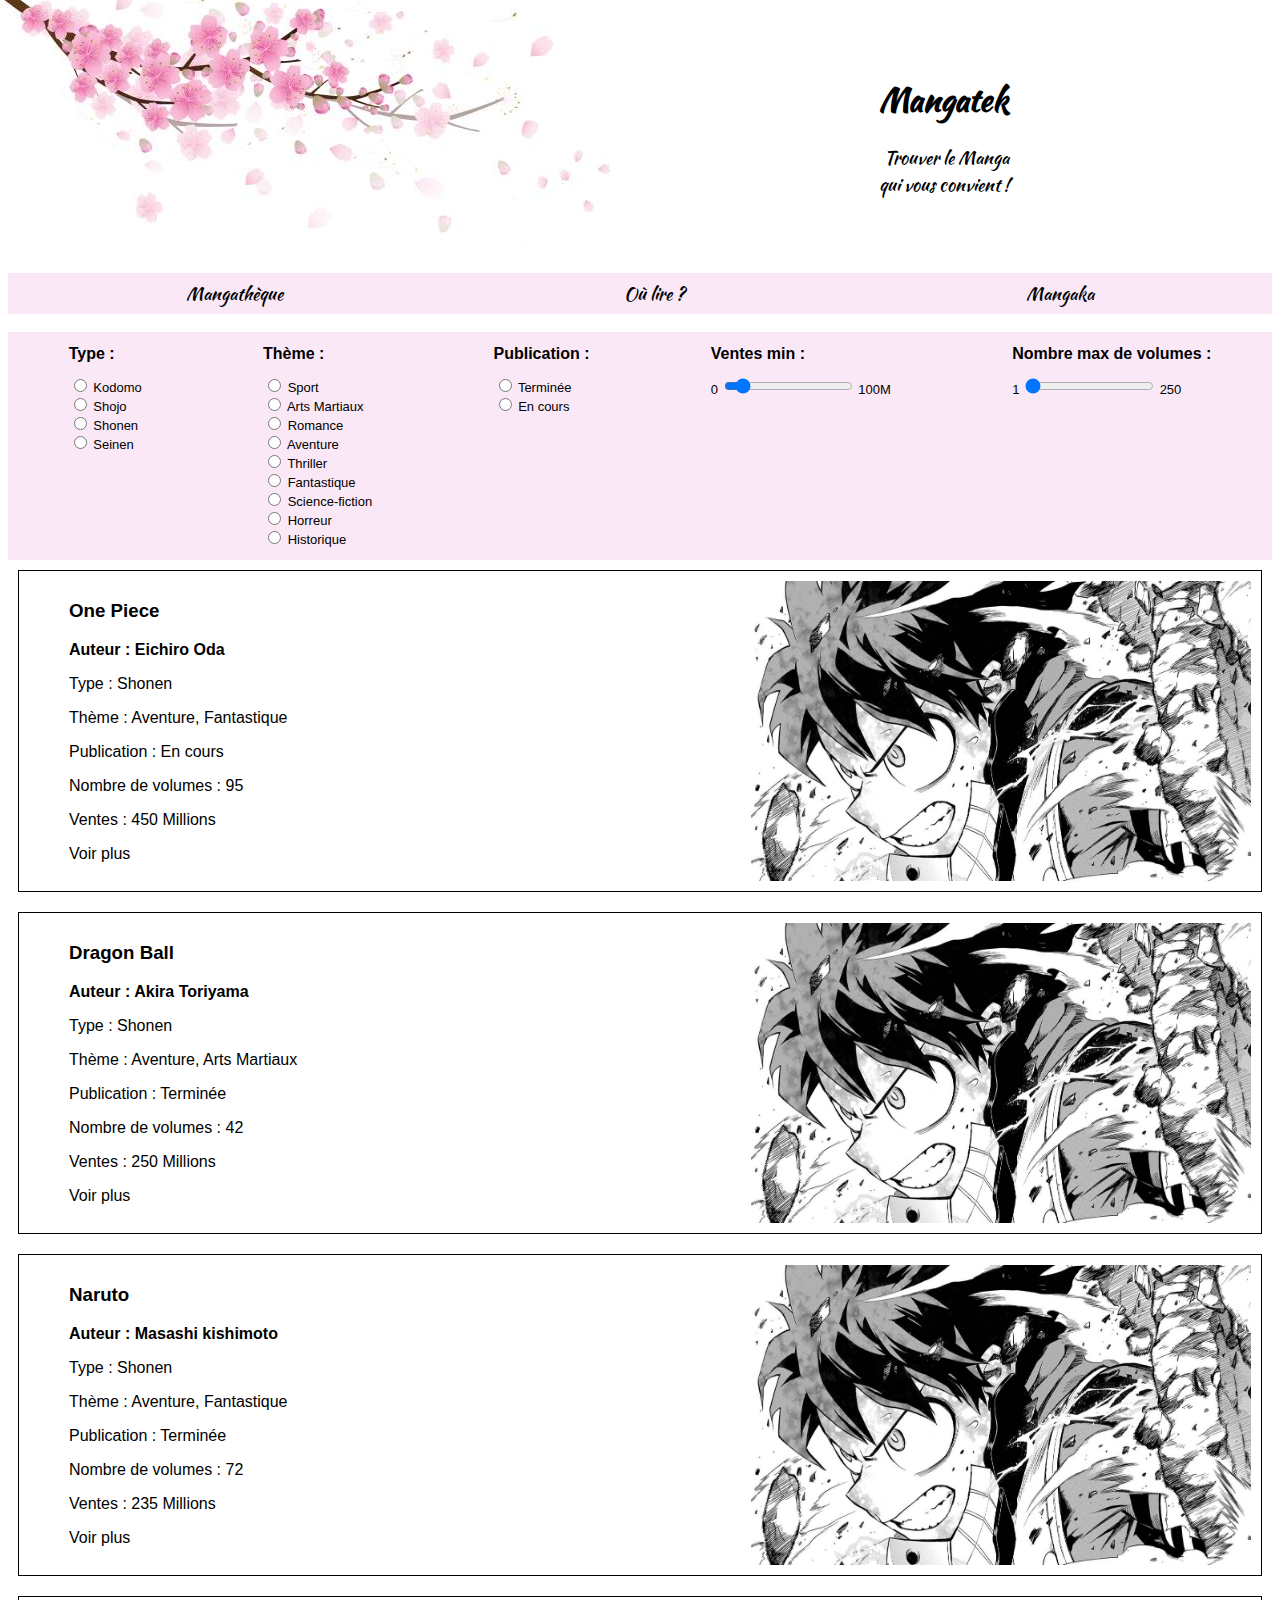
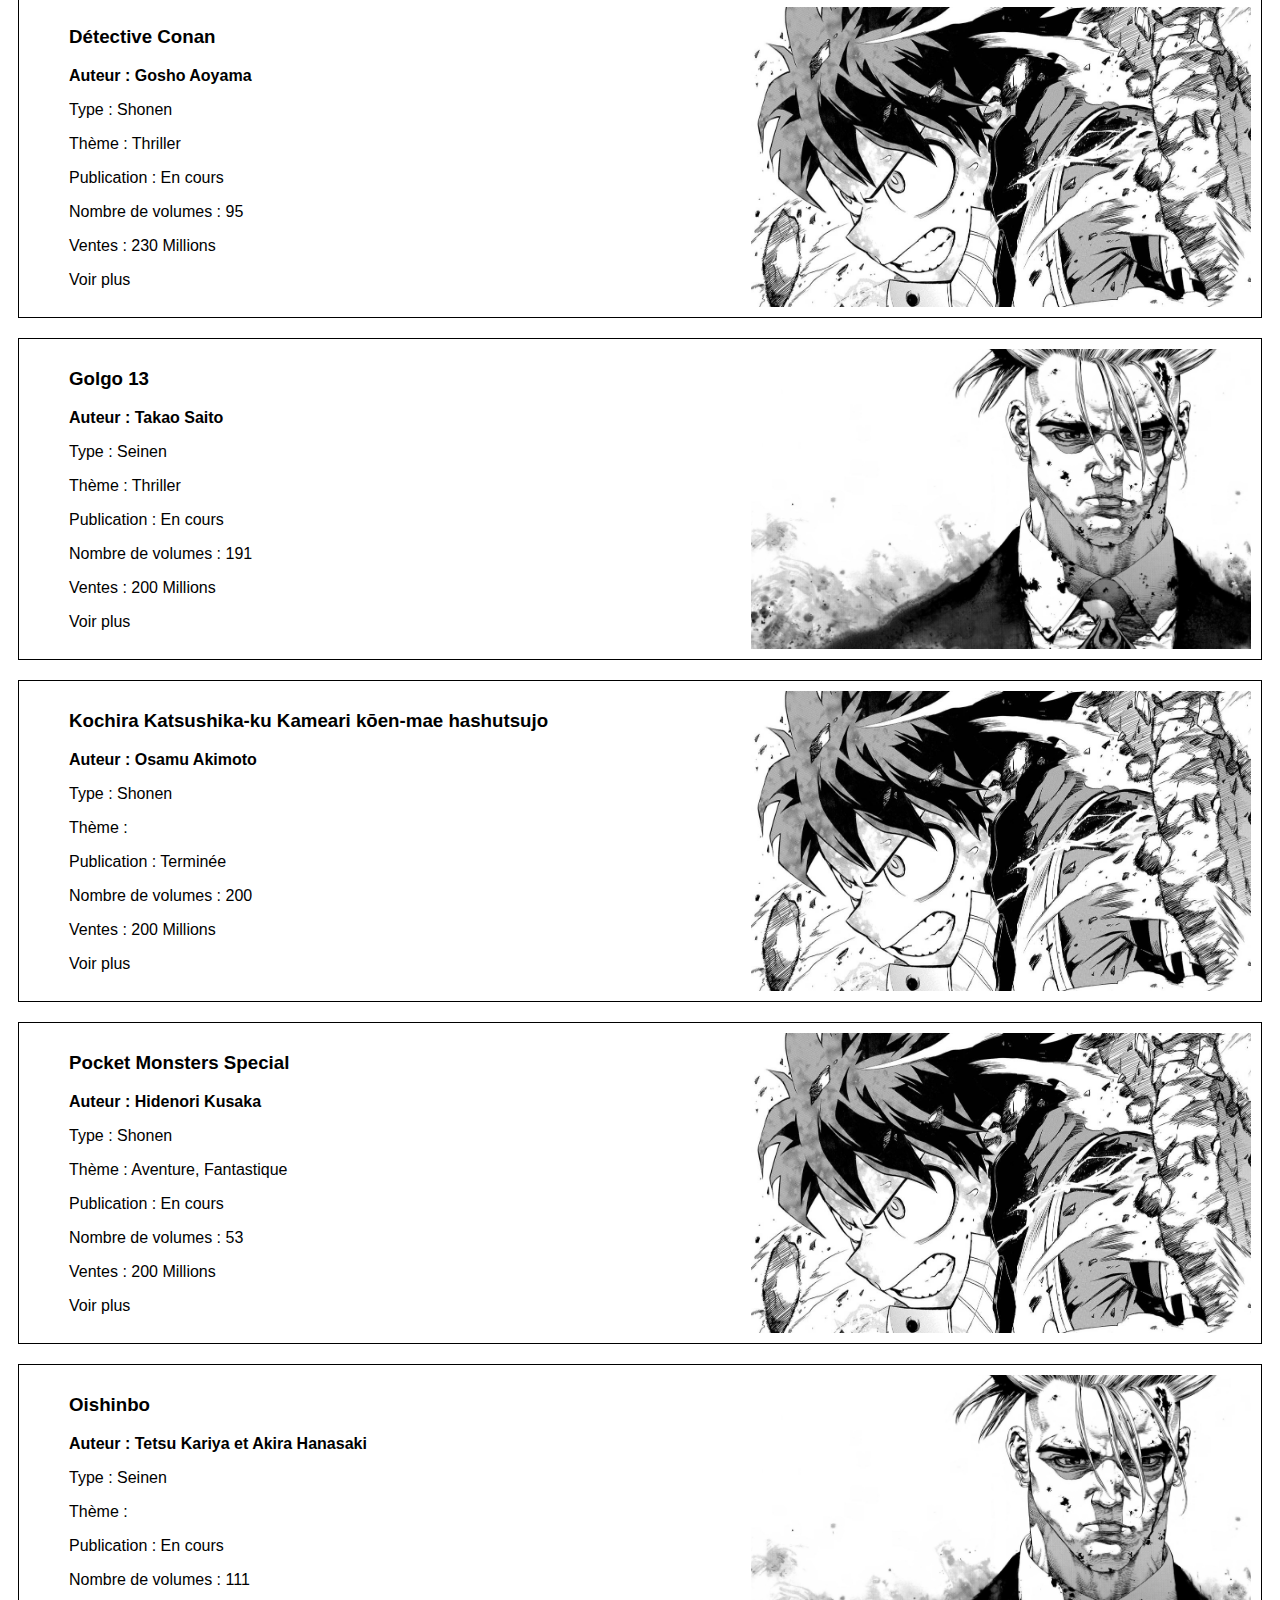
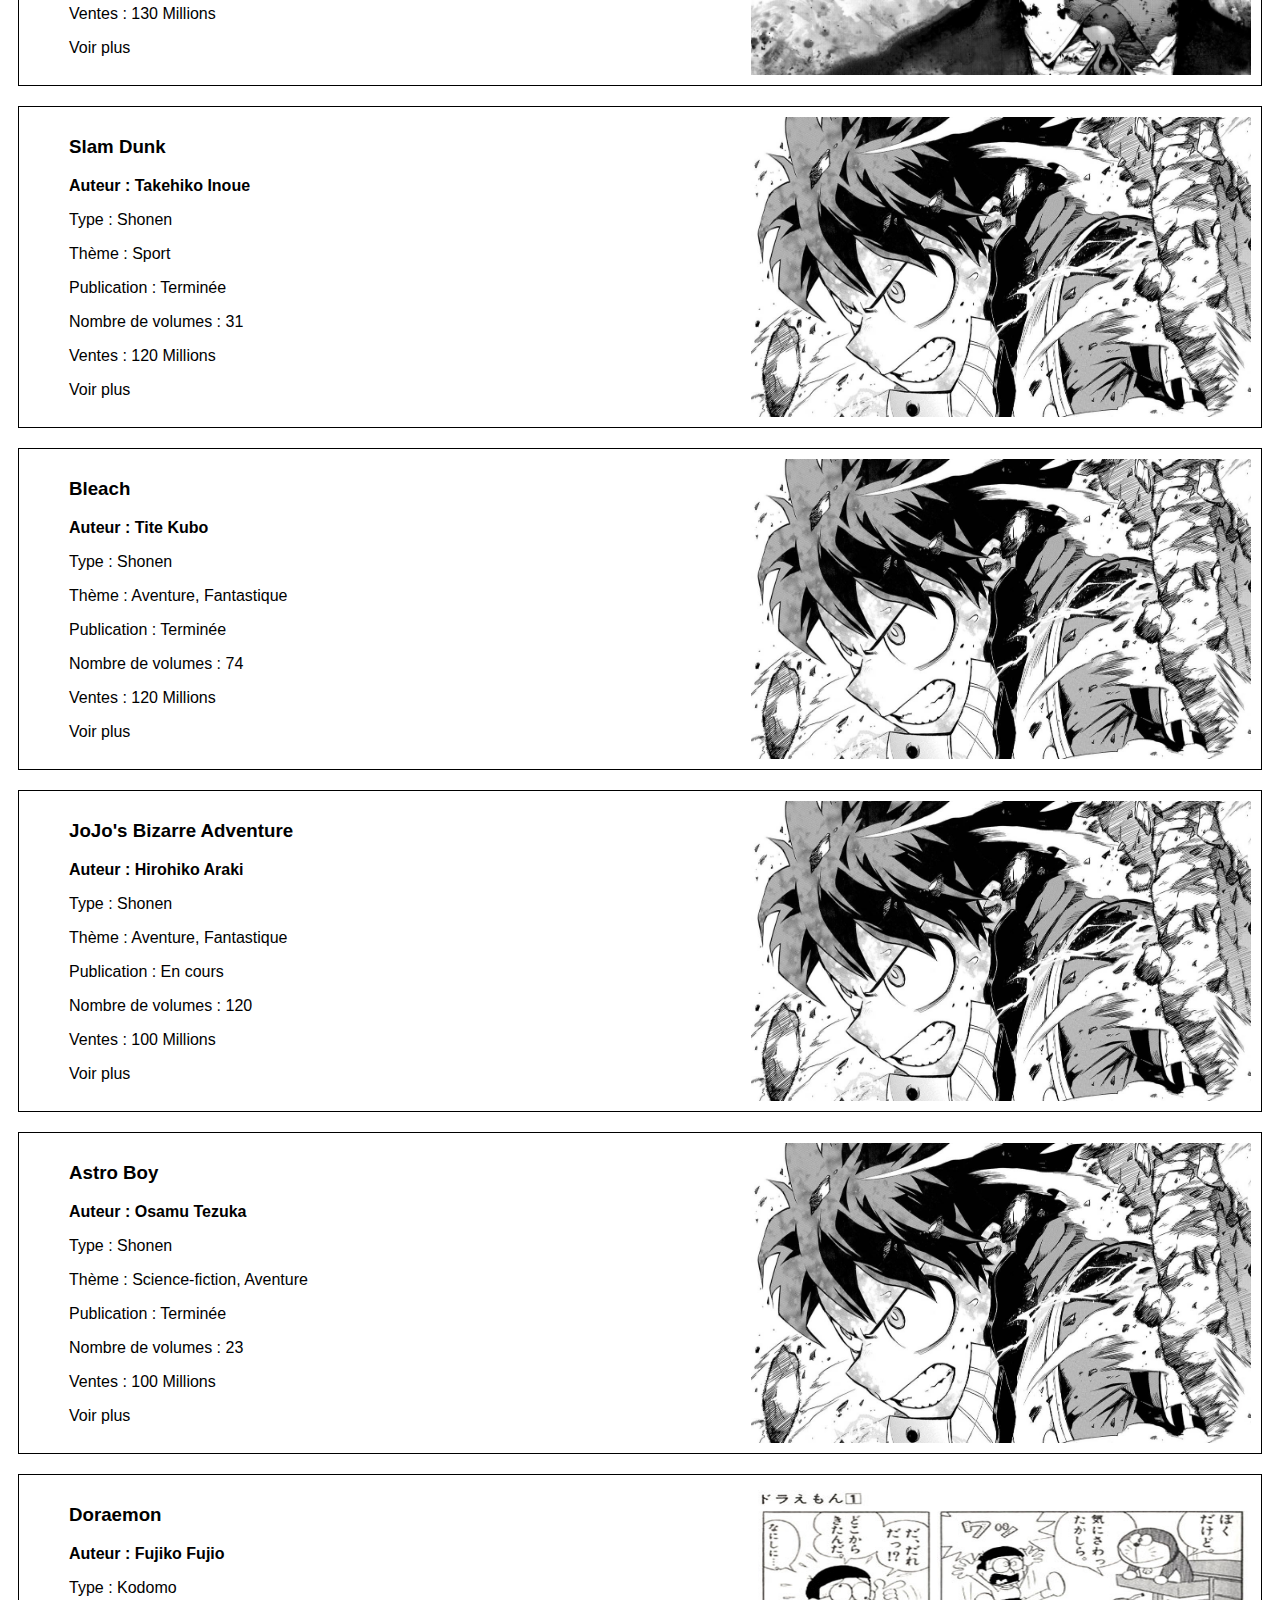
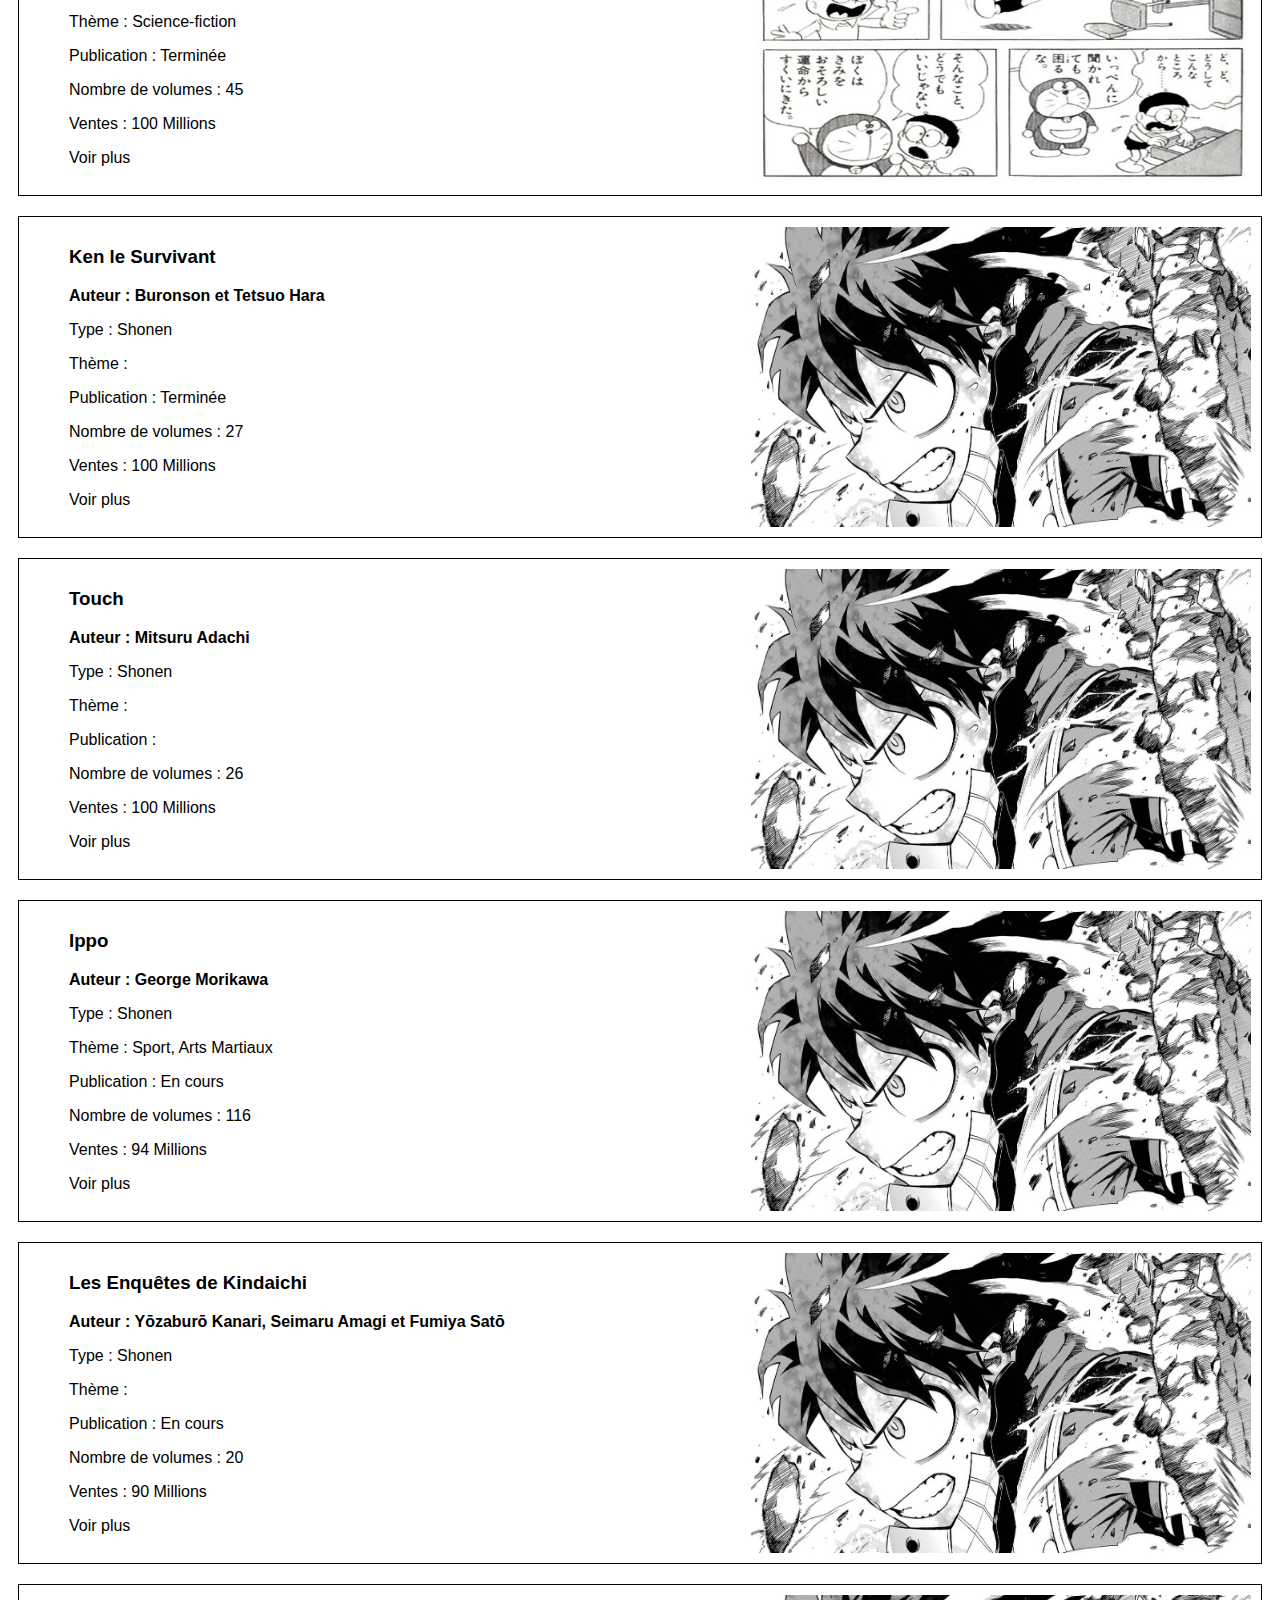
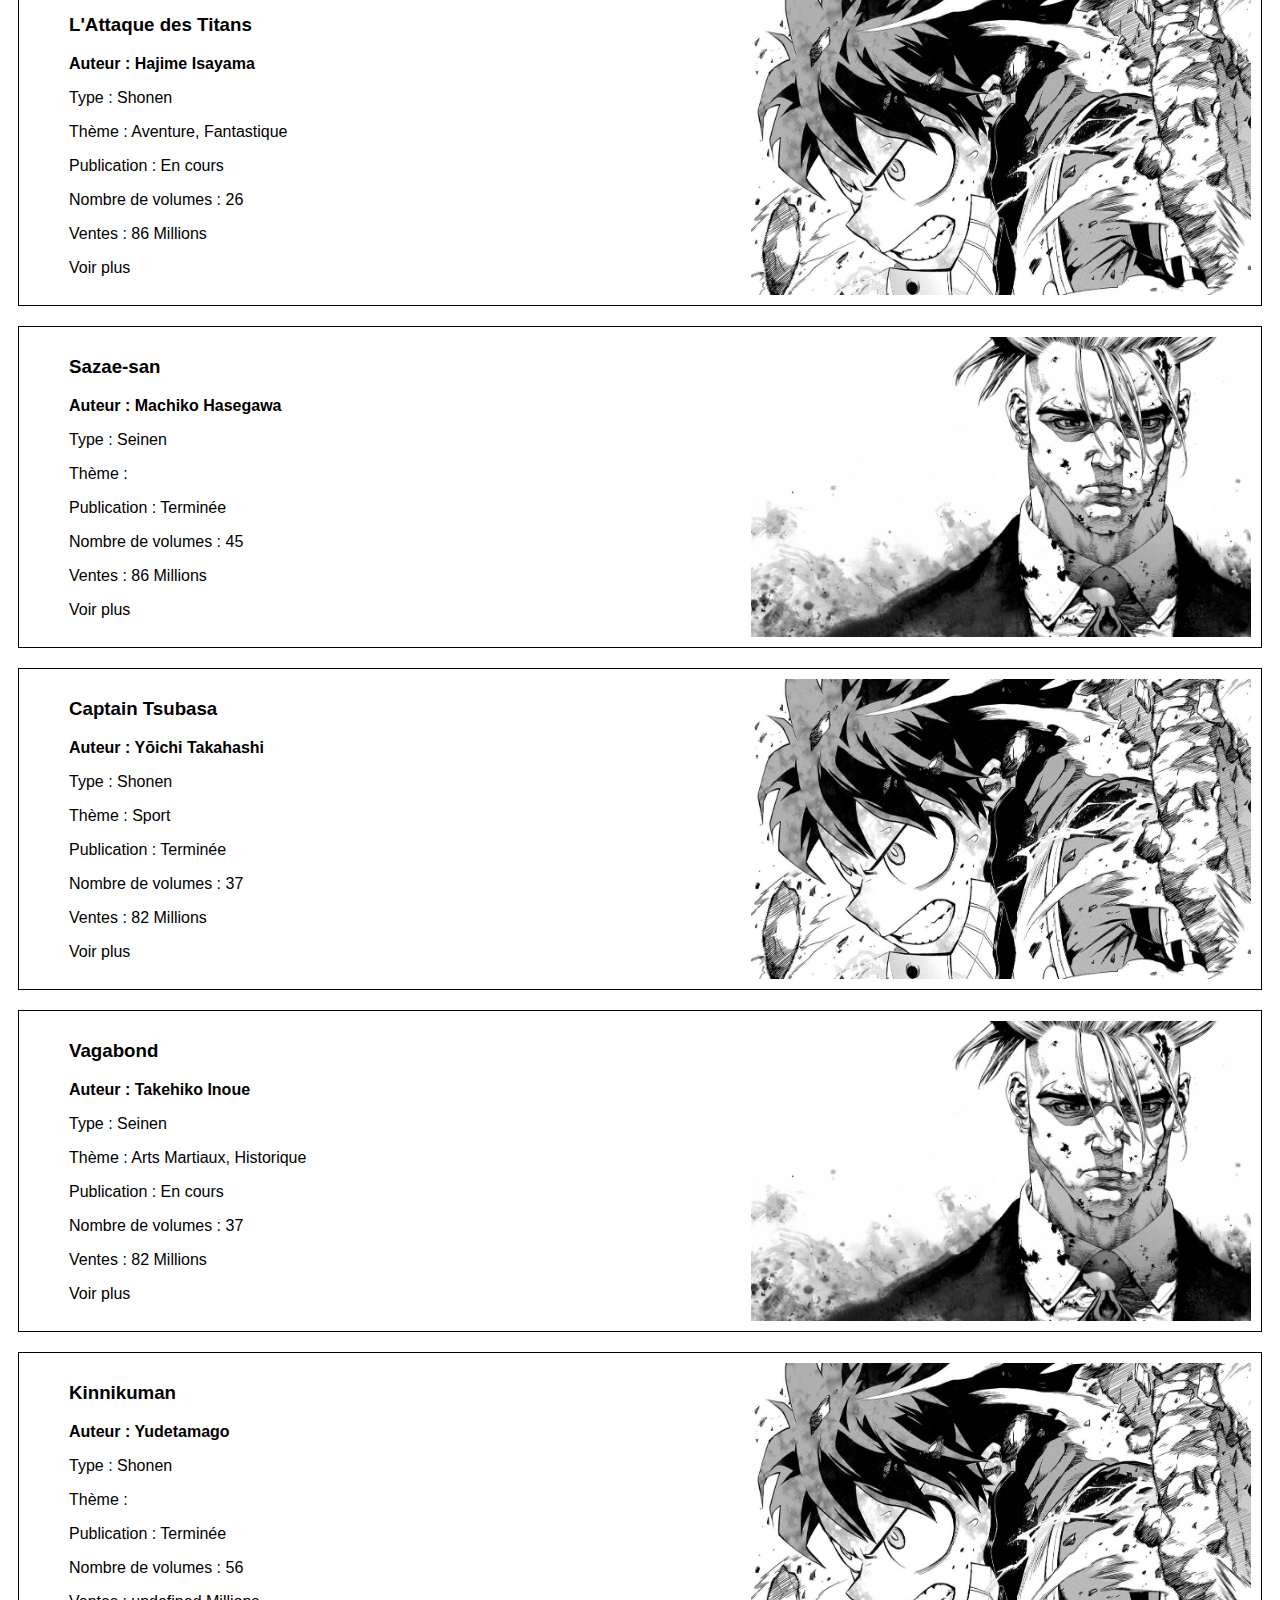
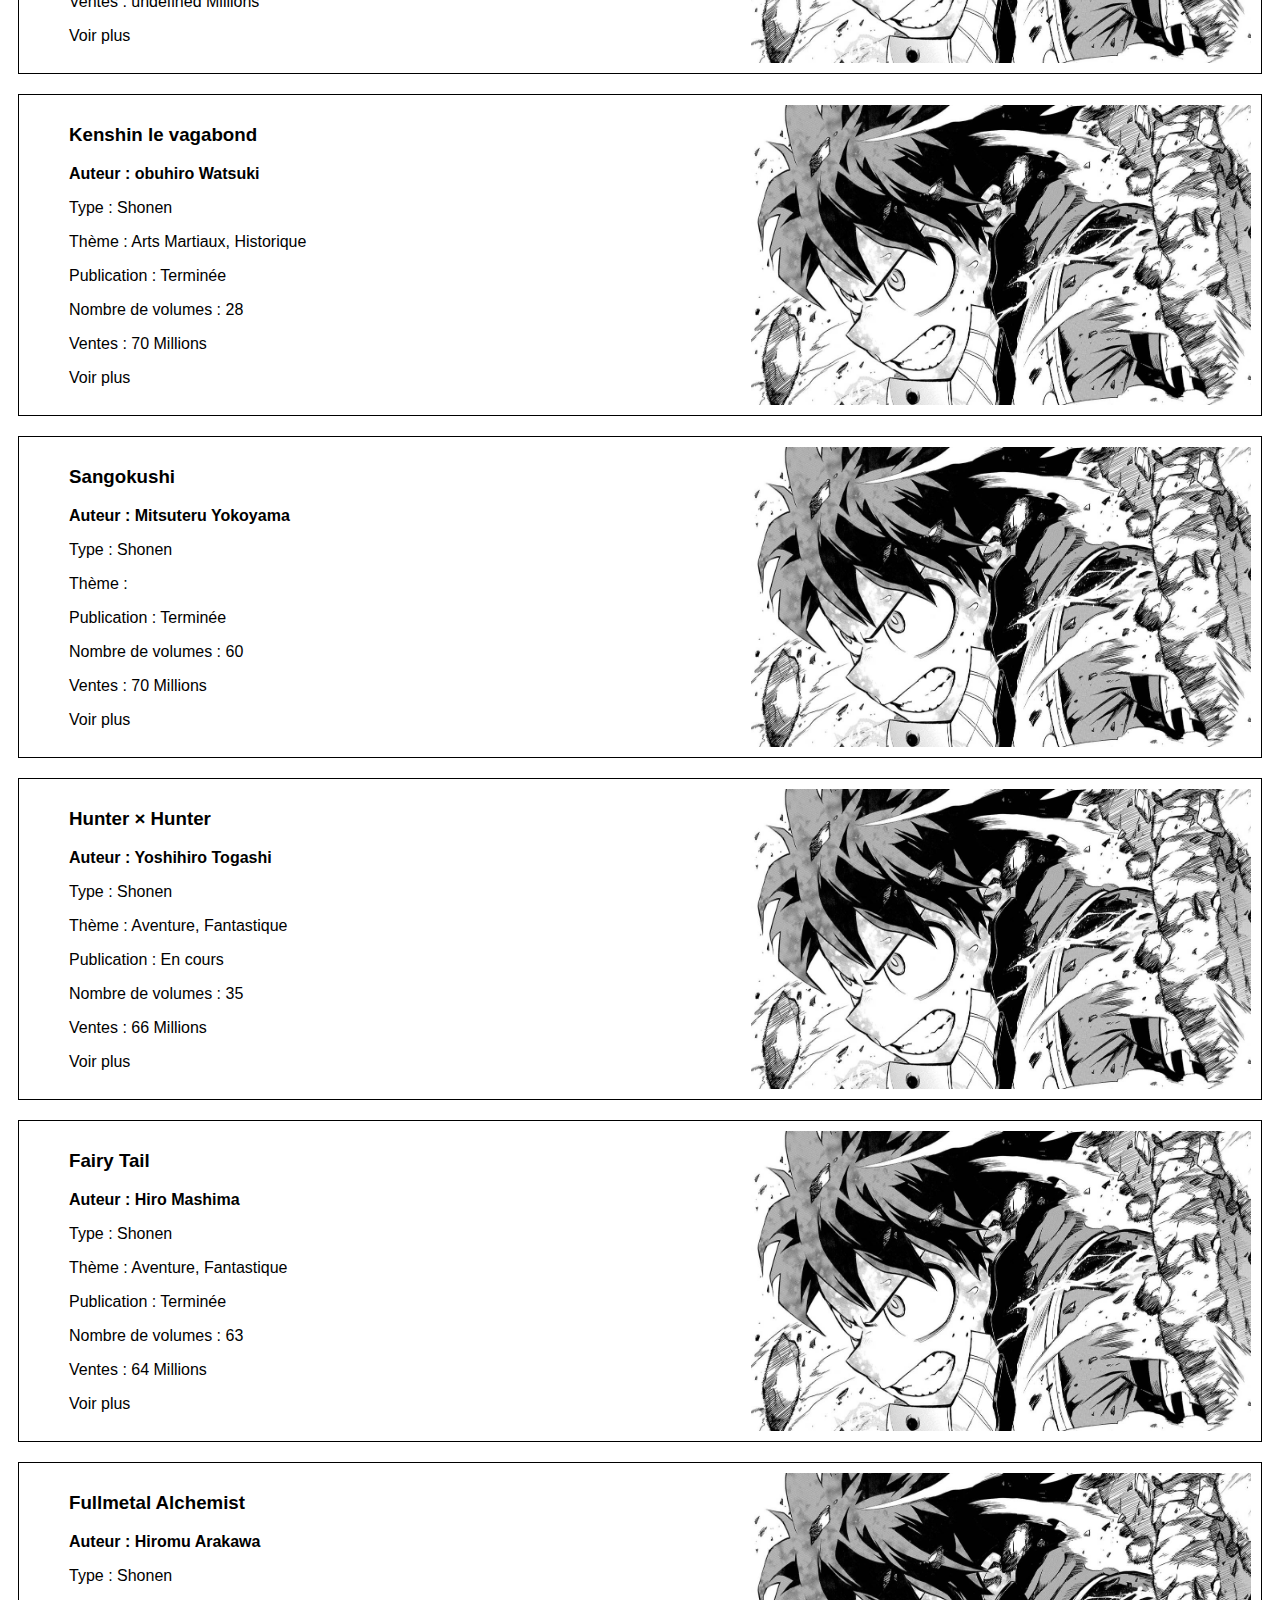
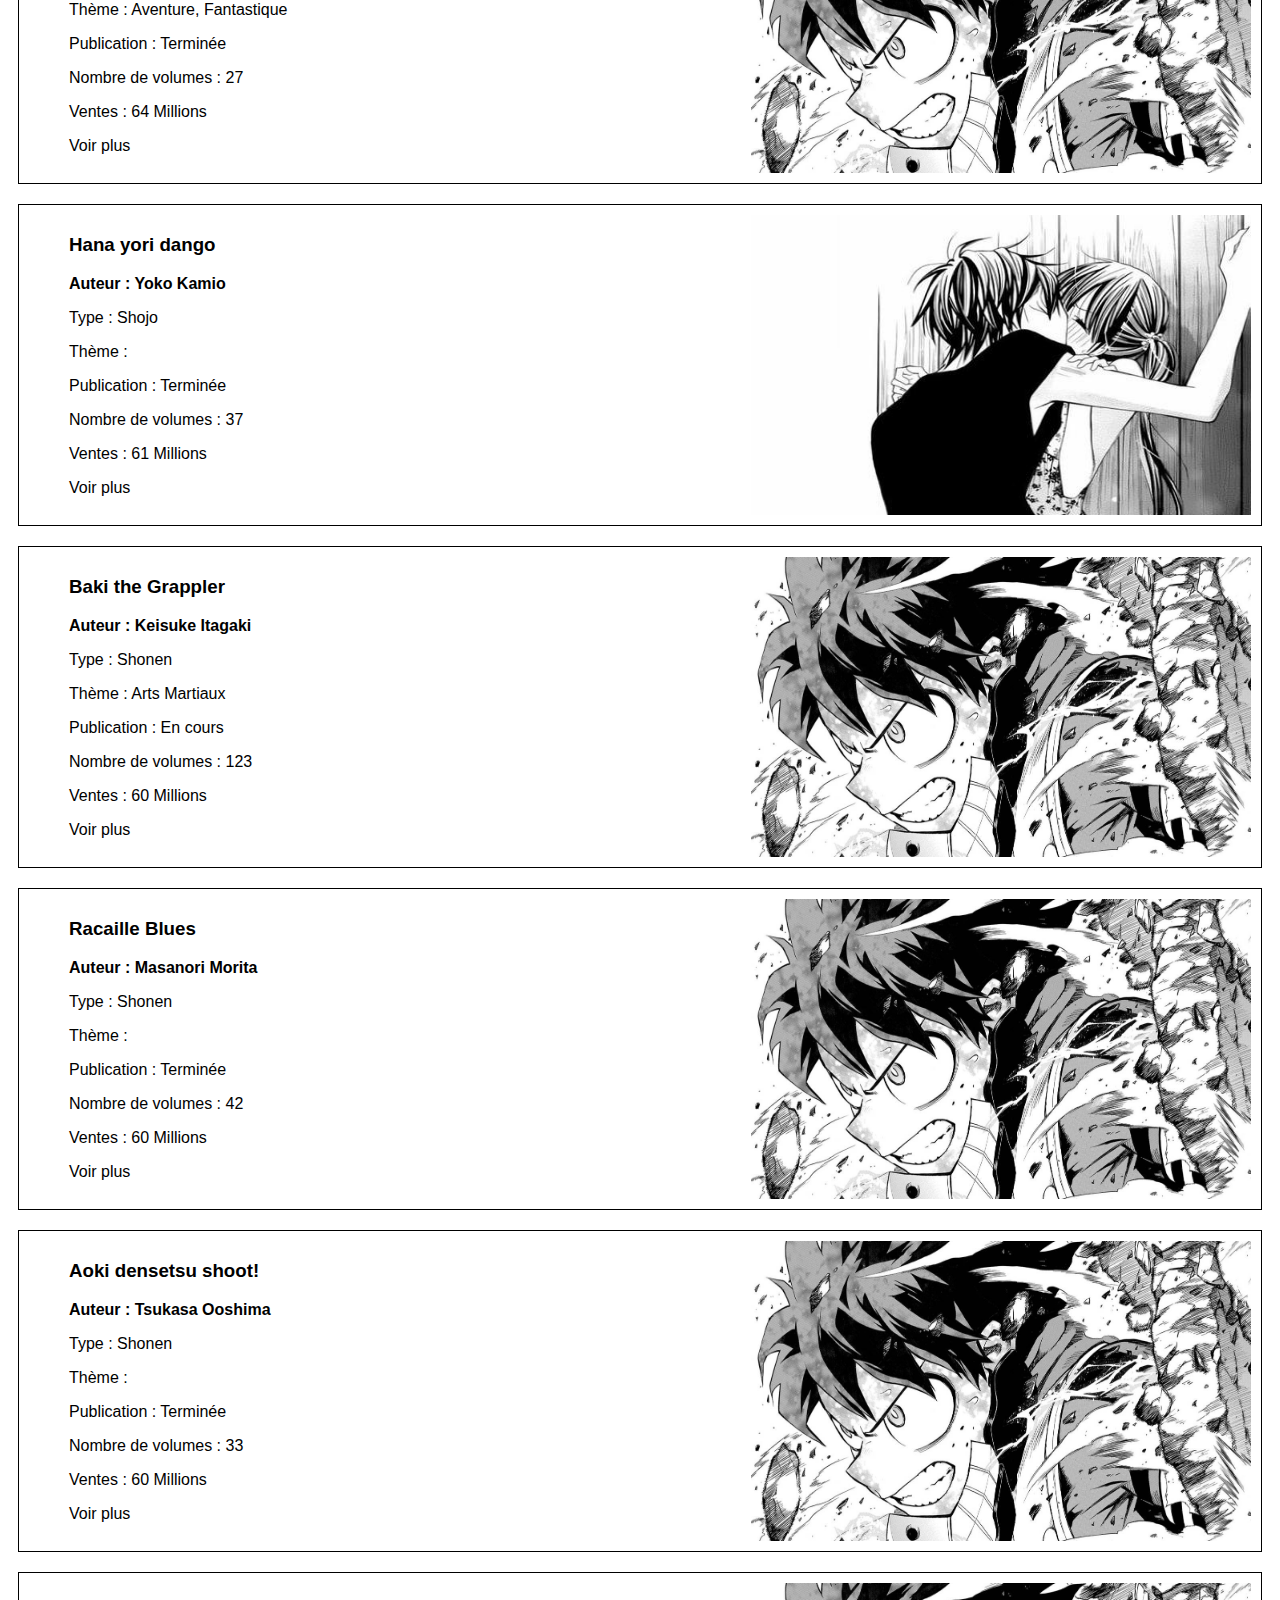
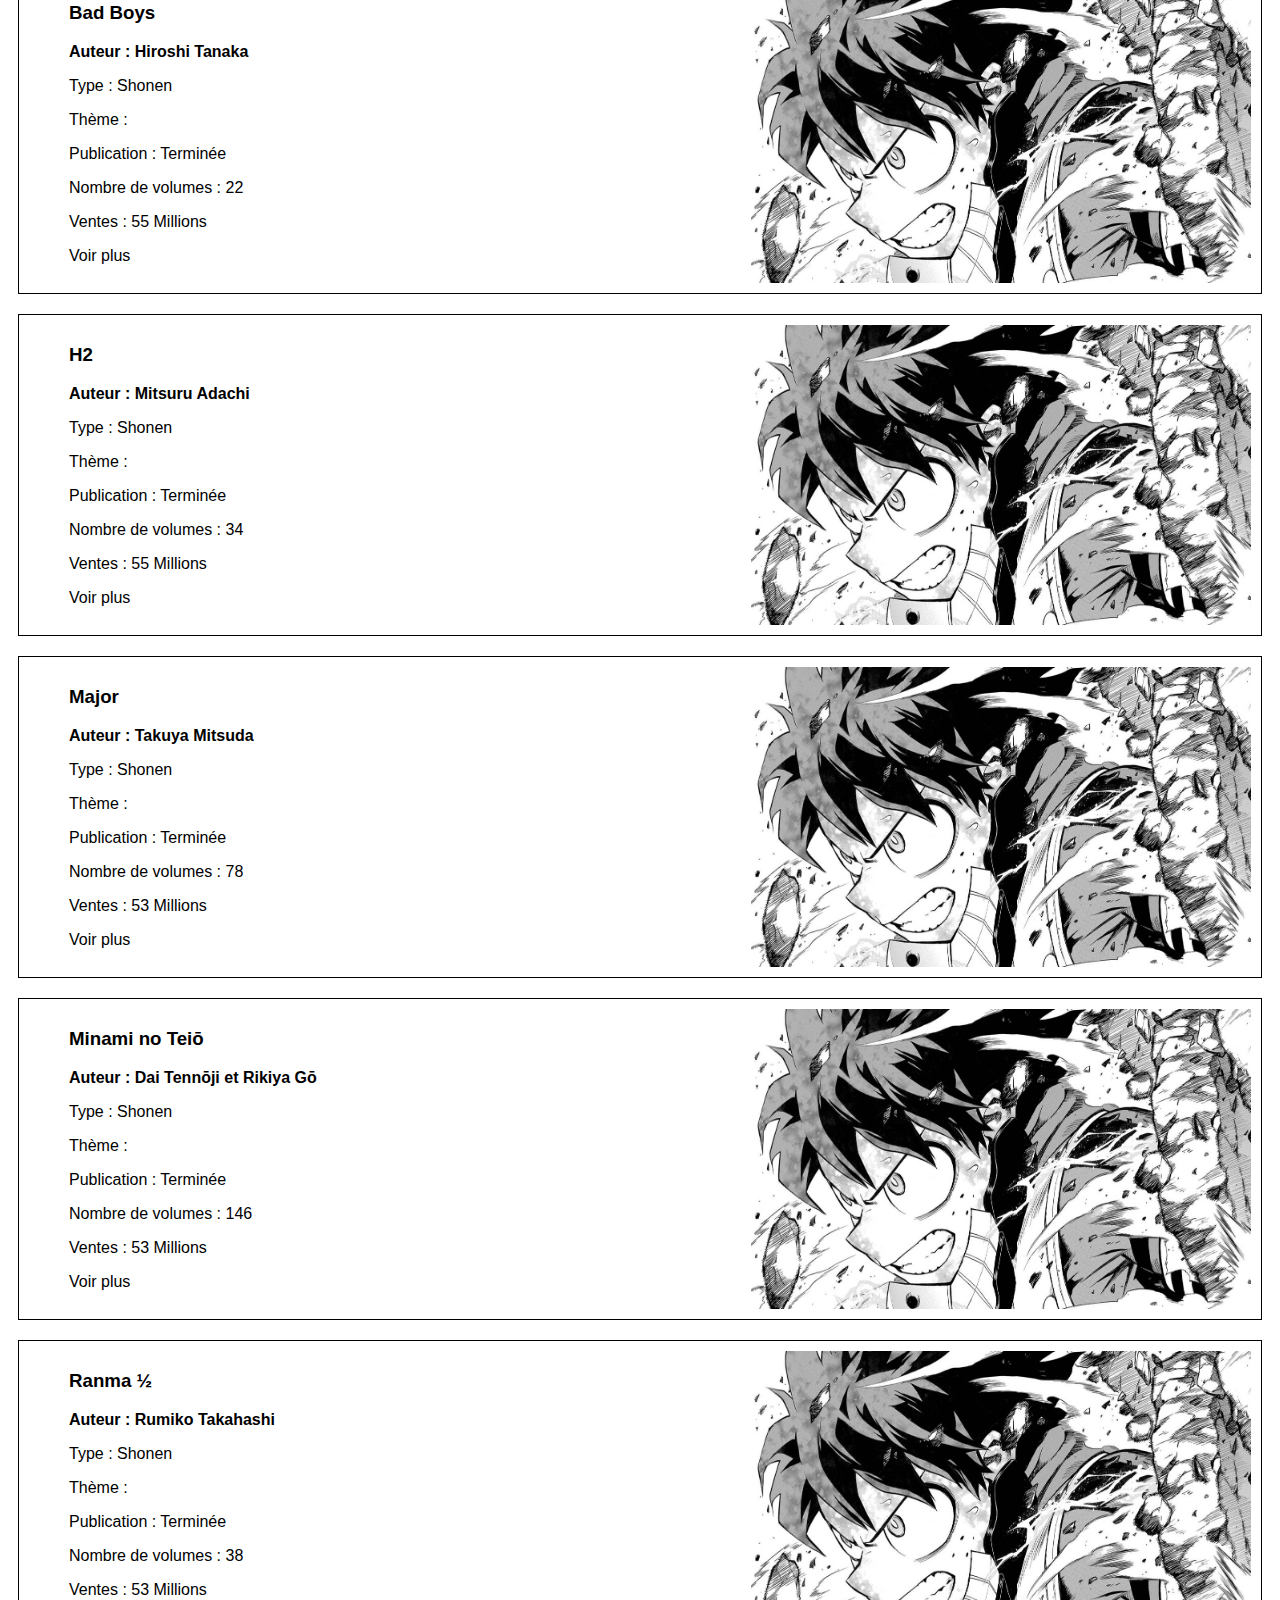
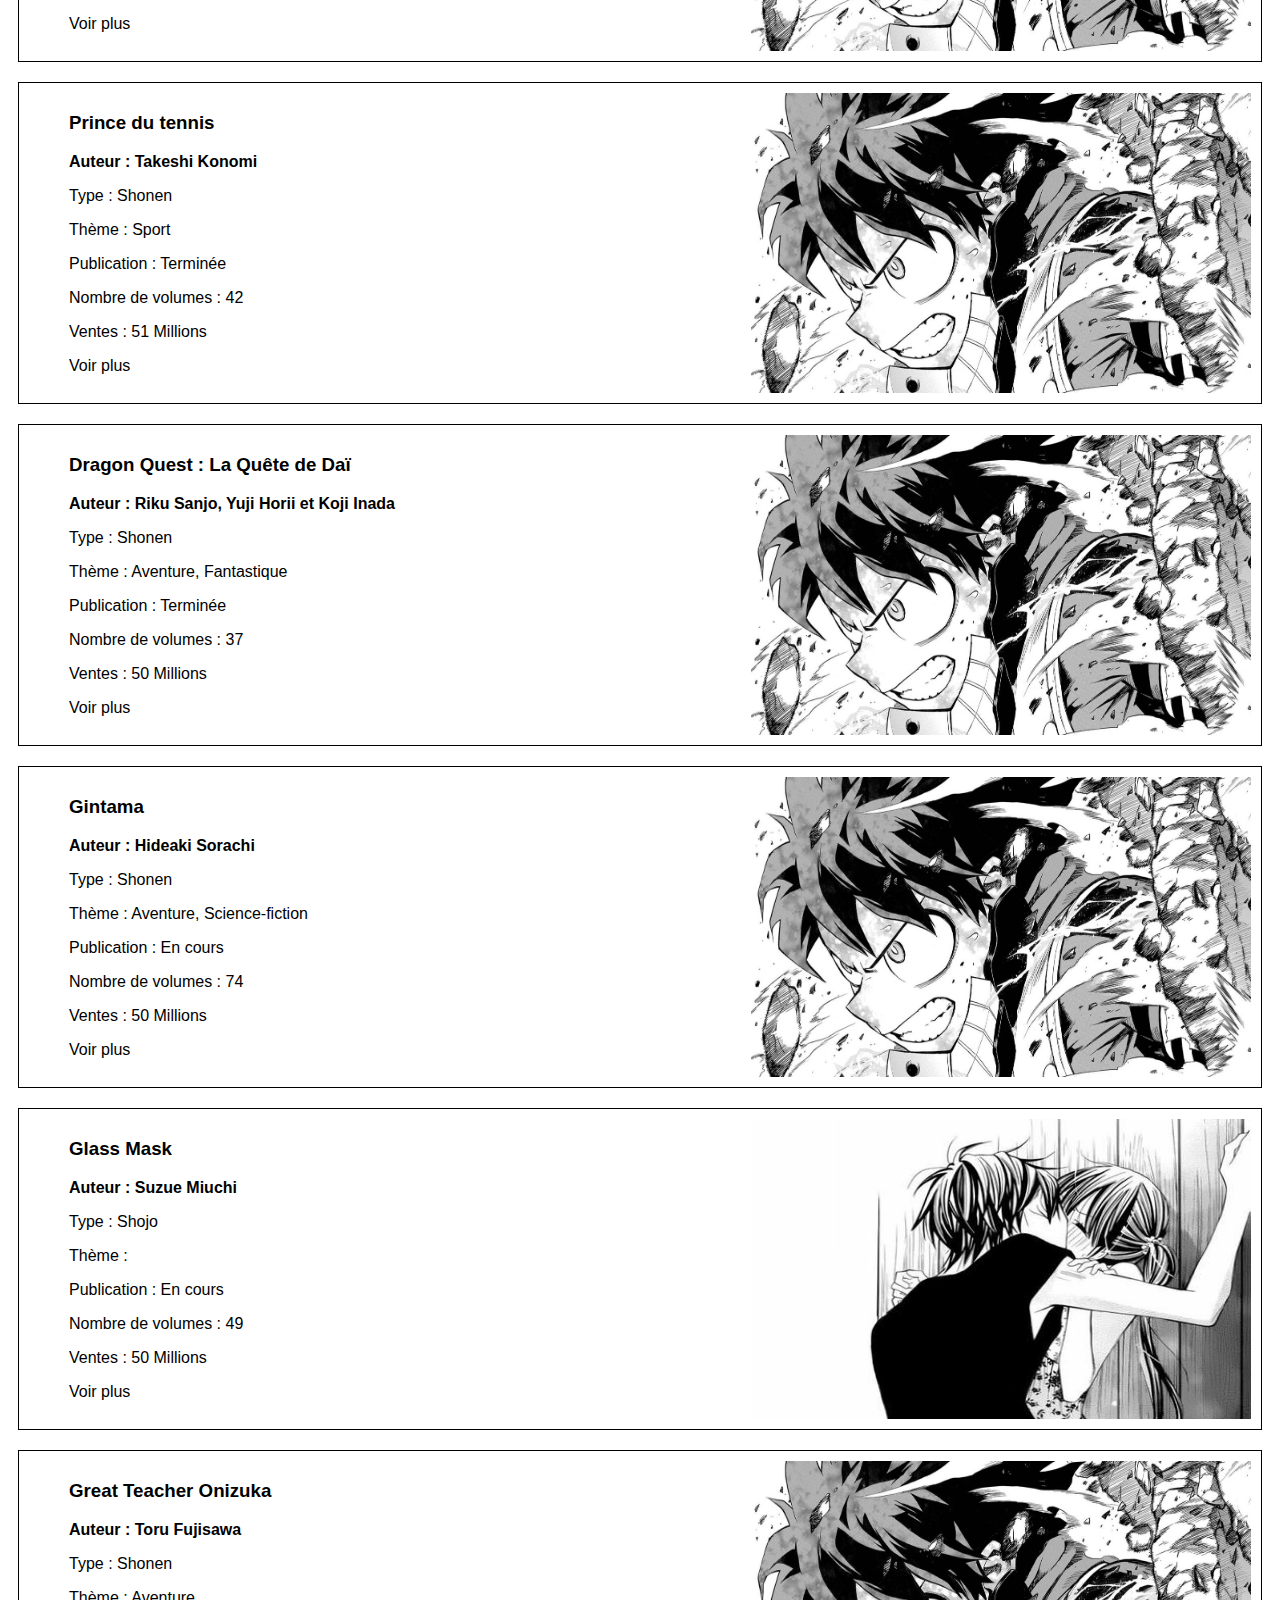
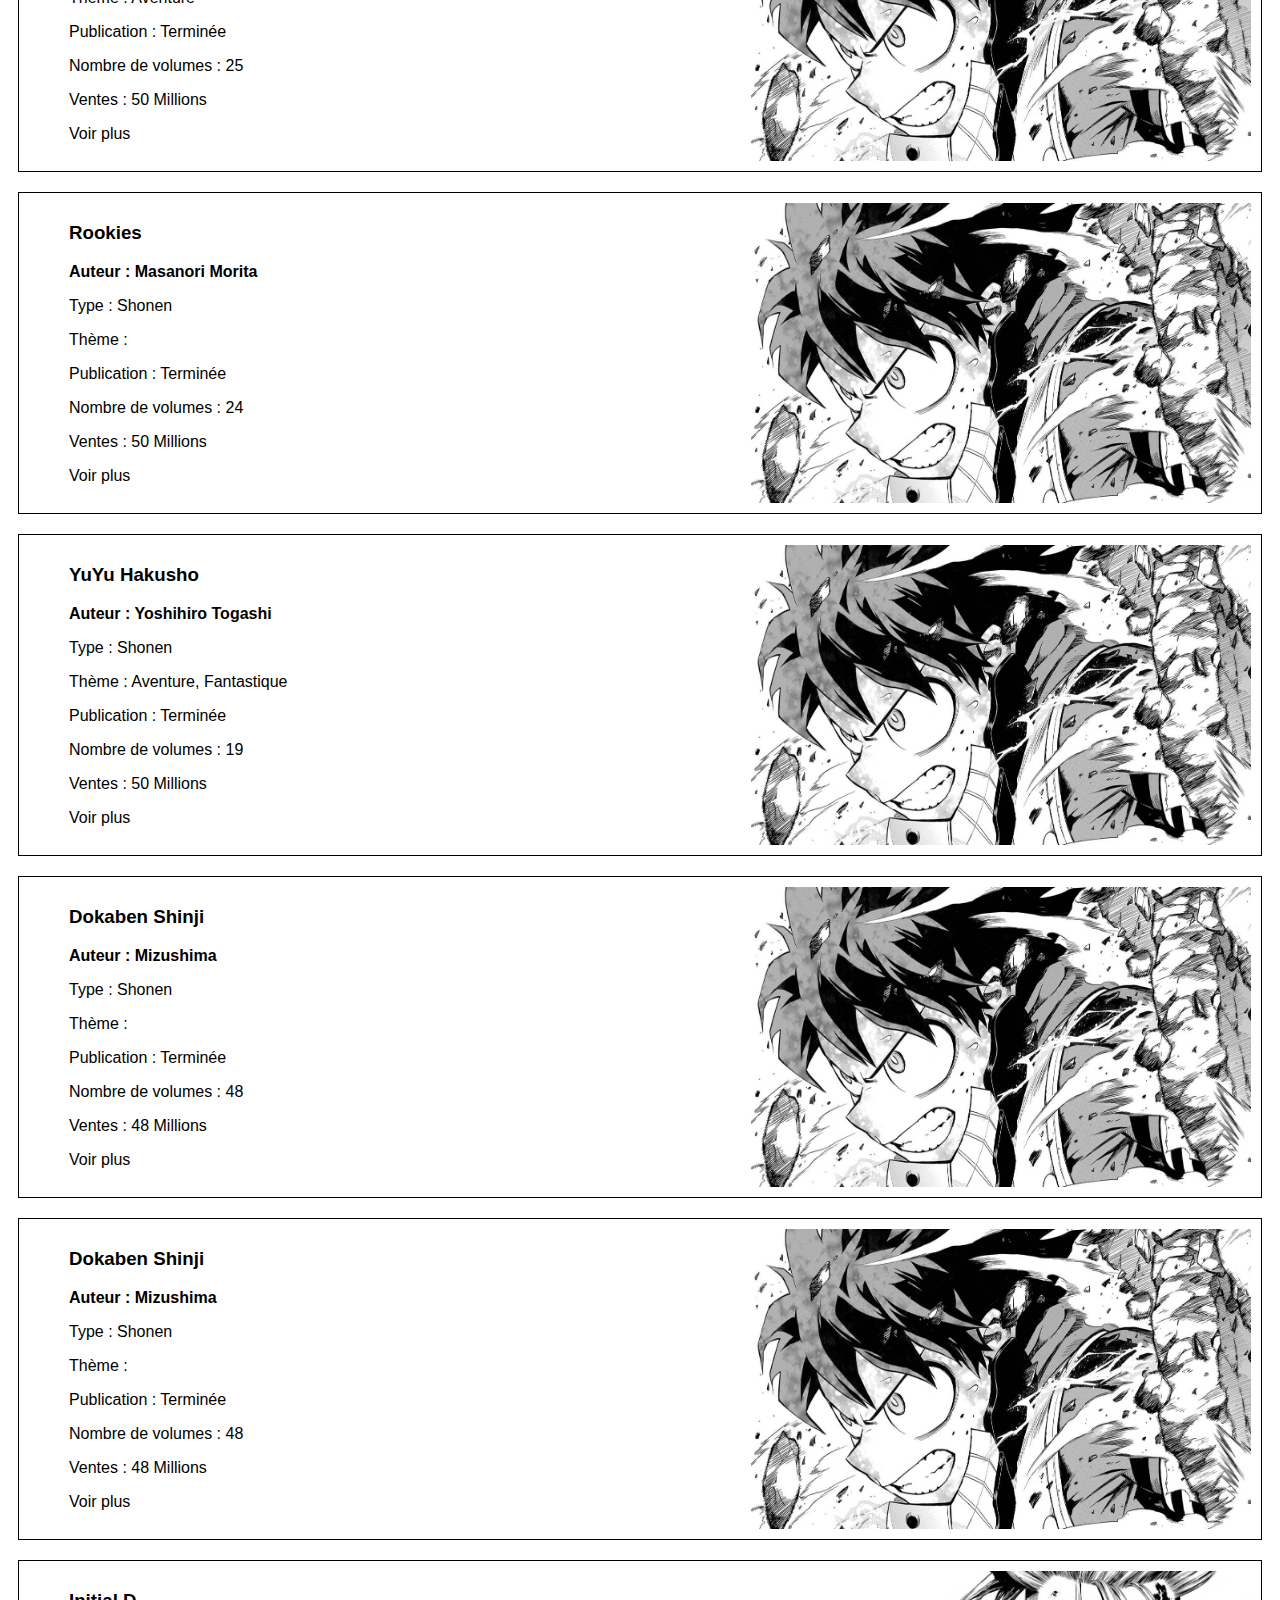
==== index.html @ d7652cfa "Create index.html" ====
<!DOCTYPE html>
<html>
    <head>
        <meta charset="utf-8" />
        <title>Mangatek</title>
        <link rel="stylesheet" href="Geek.css" />
        <link rel="shortcut icon" href="favicon.ico">
        <script src="https://ajax.googleapis.com/ajax/libs/jquery/1.10.2/jquery.min.js"></script>
    </head>
  <body>

        <header> 
            <h1>Mangatek</h1>
            <p>Trouver le Manga <br/> qui vous convient !</p>
        </header>

        <nav> <!--onglet de navigation-->
            <ul class="nav">
                <li><a href="Mangatek.html" class="onglet">Mangathèque</a></li>
                <li><a href="liens.html" class="onglet">Où lire ?</a></li>
                <li><a href="Mangaka.html" class="onglet">Mangaka</a></li>
            </ul>
        </nav>

        <section class="form">
          	<div class="type">
          	<id><h2>Type :</h2>
          		<input type="radio" name="type" value="Kodomo" id="Kodomo" /> <label for="Kodomo">Kodomo</label><br />
              <input type="radio" name="type" value="Shojo"  id="Shojo"  /> <label for="Shojo">Shojo</label><br/>
          		<input type="radio" name="type" value="Shonen" id="Shonen" /> <label for="Shonen">Shonen</label><br />
          		<input type="radio" name="type" value="Seinen" id="Seinen" /> <label for="Seinen">Seinen</label></p>

          	</id>
          	</div>
          	<div class="Theme">
          	<id><h2>Thème :</h2>
          		<input type="radio" name="Theme" value="Sport" id="Sport" /> <label for="Sport">Sport</label><br />
          		<input type="radio" name="Theme" value="Arts Martiaux" id="Arts Martiaux" /> <label for="Arts Martiaux">Arts Martiaux</label><br />
          		<input type="radio" name="Theme" value="Romance" id="Romance" /> <label for="Romance">Romance</label><br />
          		<input type="radio" name="Theme" value="Aventure" id="Aventure" /> <label for="Aventure">Aventure</label><br />
          		<input type="radio" name="Theme" value="Thriller" id="Thriller" /> <label for="Thriller">Thriller</label><br />
          		<input type="radio" name="Theme" value="Fantastique" id="Fantastique" /> <label for="Fantastique">Fantastique</label><br />
          		<input type="radio" name="Theme" value="Science-fiction" id="Science-fiction" /> <label for="Science-fiction">Science-fiction</label><br />
          		<input type="radio" name="Theme" value="Horreur" id="Horreur" /> <label for="Horreur">Horreur</label><br />
          		<input type="radio" name="Theme" value="Historique" id="Historique" /> <label for="Historique">Historique</label></p>
          	</id>
          	</div>
          	<div class="publication">
          	<id><h2>Publication :</h2>
          		<input type="radio" name="state" value="Terminée" id="Terminée" /> <label for="Terminée">Terminée</label><br />
          		<input type="radio" name="state" value="En cours" id="En cours" /> <label for="En cours">En cours</label></p>
          	</id>
          	</div>
          	
          	<div class="ventes">
          		<h2>Ventes min :</h2>
          		<label for="ventes">0</label>
          		<input type="range" name="ventes" id="ventes" min="0" max="100" value="10" class="ventes">
          		<label for="ventes">100M</label>
        	</div>

        	<div class="volumes">
        		<h2> Nombre max de volumes :</h2>
          		<label for="volumes">1</label>
          		<input type="range" name="volumes" id ="volumes" min="0" max="250" value="1" class="volumes">
          		<label for="volumes">250</label>
        	</div>

      	</section>
        <section class ="resultats">
        <main class="manga"></main>
        </section>


        <footer>
          <p class = "wiki">&copy; Information from Wikipedia</p>
        </footer>

        <script type="text/javascript" src="mang.js"></script>
  </body>
</html>
---- Geek.css ----
body
{
	background-color: white; 
    color: black; 
 
}
header
{
	background-image: url(proj.jpg);
	background-repeat:no-repeat;
	width:70%;
	height:40%;
	text-align: right;
	padding:10%;
	margin-left:-10px;
	margin-top:-80px;
	font-size: large;
	font-family: 'Manga';

}
h1
{
	font-size: xx-large;
}
@font-face {
    font-family: 'Manga';
    src: url('KaushanScript-Regular.otf'); 
}
.nav
{
	display: flex;
	list-style-type:none;
	justify-content: space-around;
	font-size: large;
	font-family: 'Manga';
	background-color: rgb(250, 232, 247);
	margin-top: -70px;
	margin-right: : -10px;
	padding: 7px;
}
a:link 
{ 
	text-decoration:none; 
	color: black;
} 
a:visited
{
	text-decoration:none;
	color:black;
}

h2
{
	font-size: medium;
}

.form
{
	background-color: rgb(250, 232, 247);
	font-size: small;
	font-family: sans-serif;
	display: flex;
	justify-content: space-around;

}
.manga
{
	font-family: sans-serif;
	display: flex;
	flex-direction: column;
	flex-wrap: wrap;
	justify-content: space-between;
	margin: 0%;

}
.info
{
	border-style:solid;
	border-width:1px;
	padding :10px;
	padding-left:50px;
	margin: 10px;
	overflow: hidden;
	max-height: 300px; 
}
footer
{
	text-align:center;
	margin: auto ;
	background-color :rgb(250, 232, 247);
}
img
{
	float: right;
	height: 300px;
	width: 500px;
}
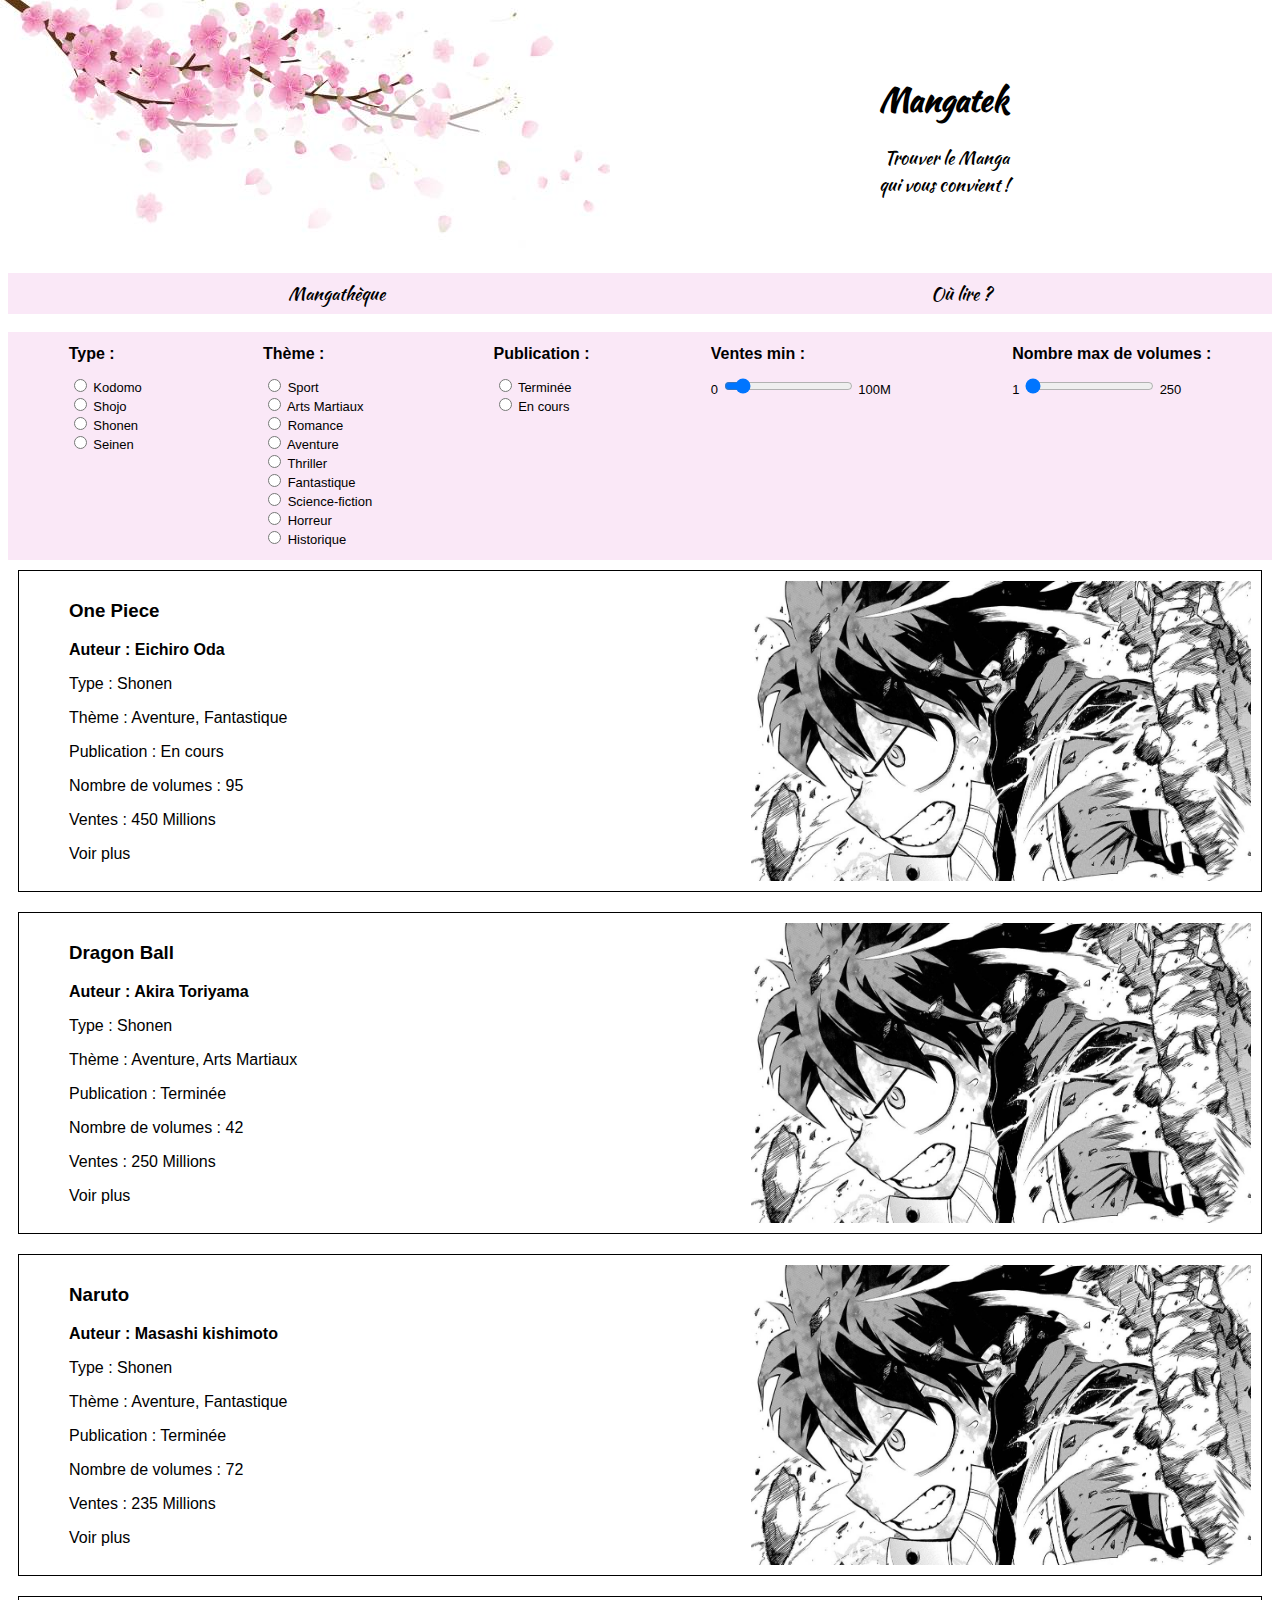
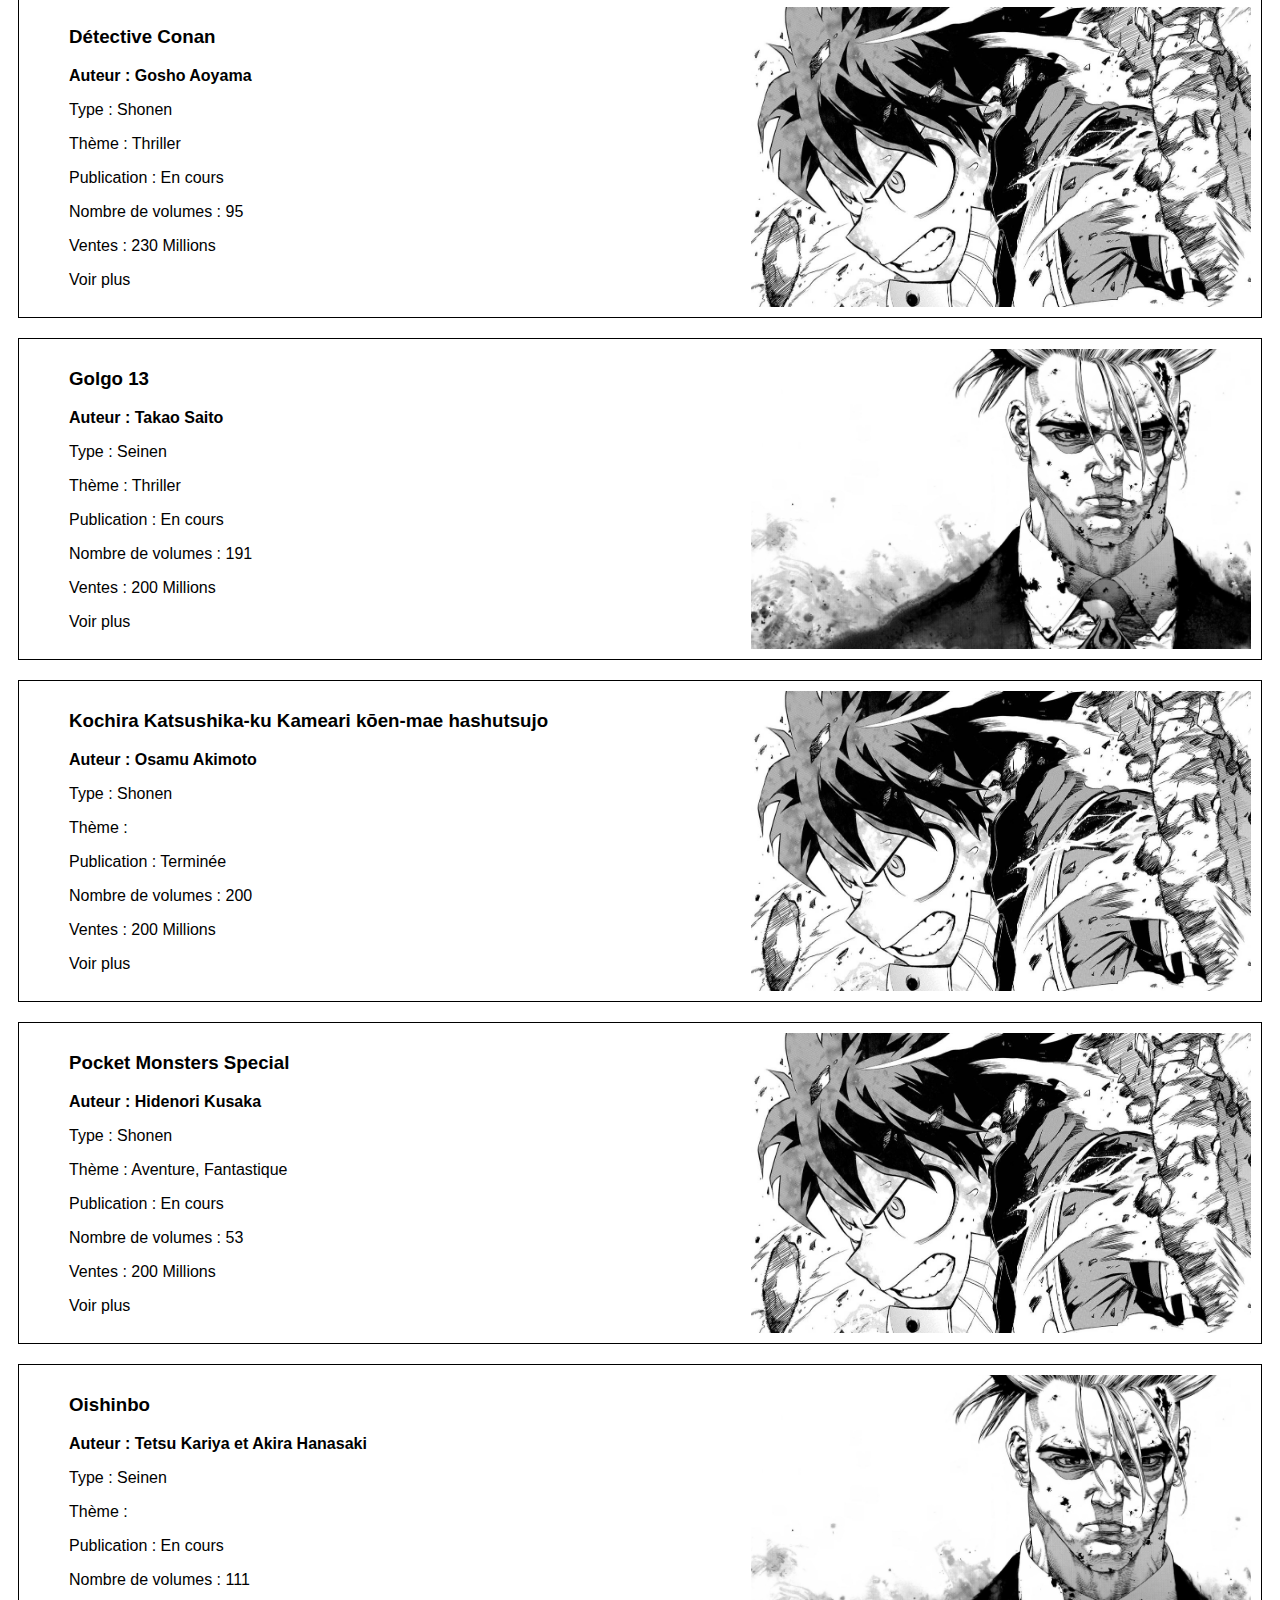
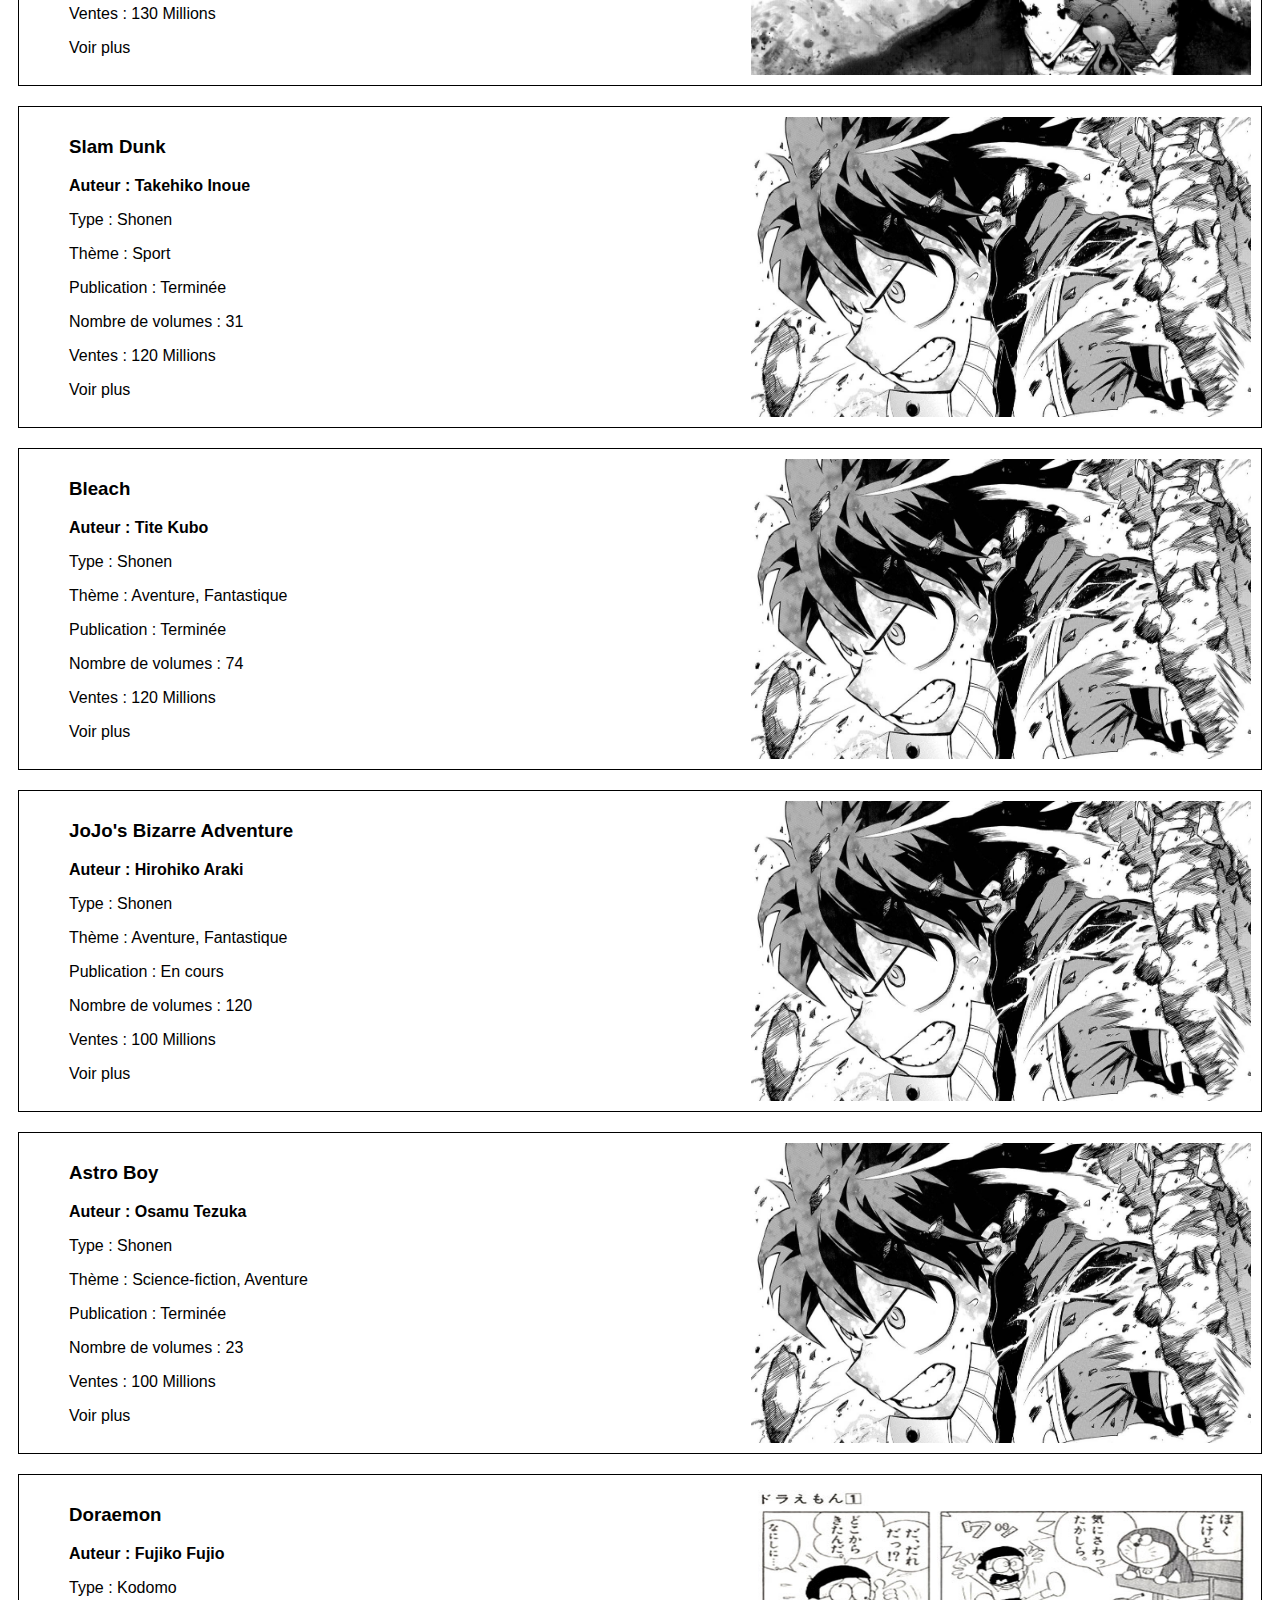
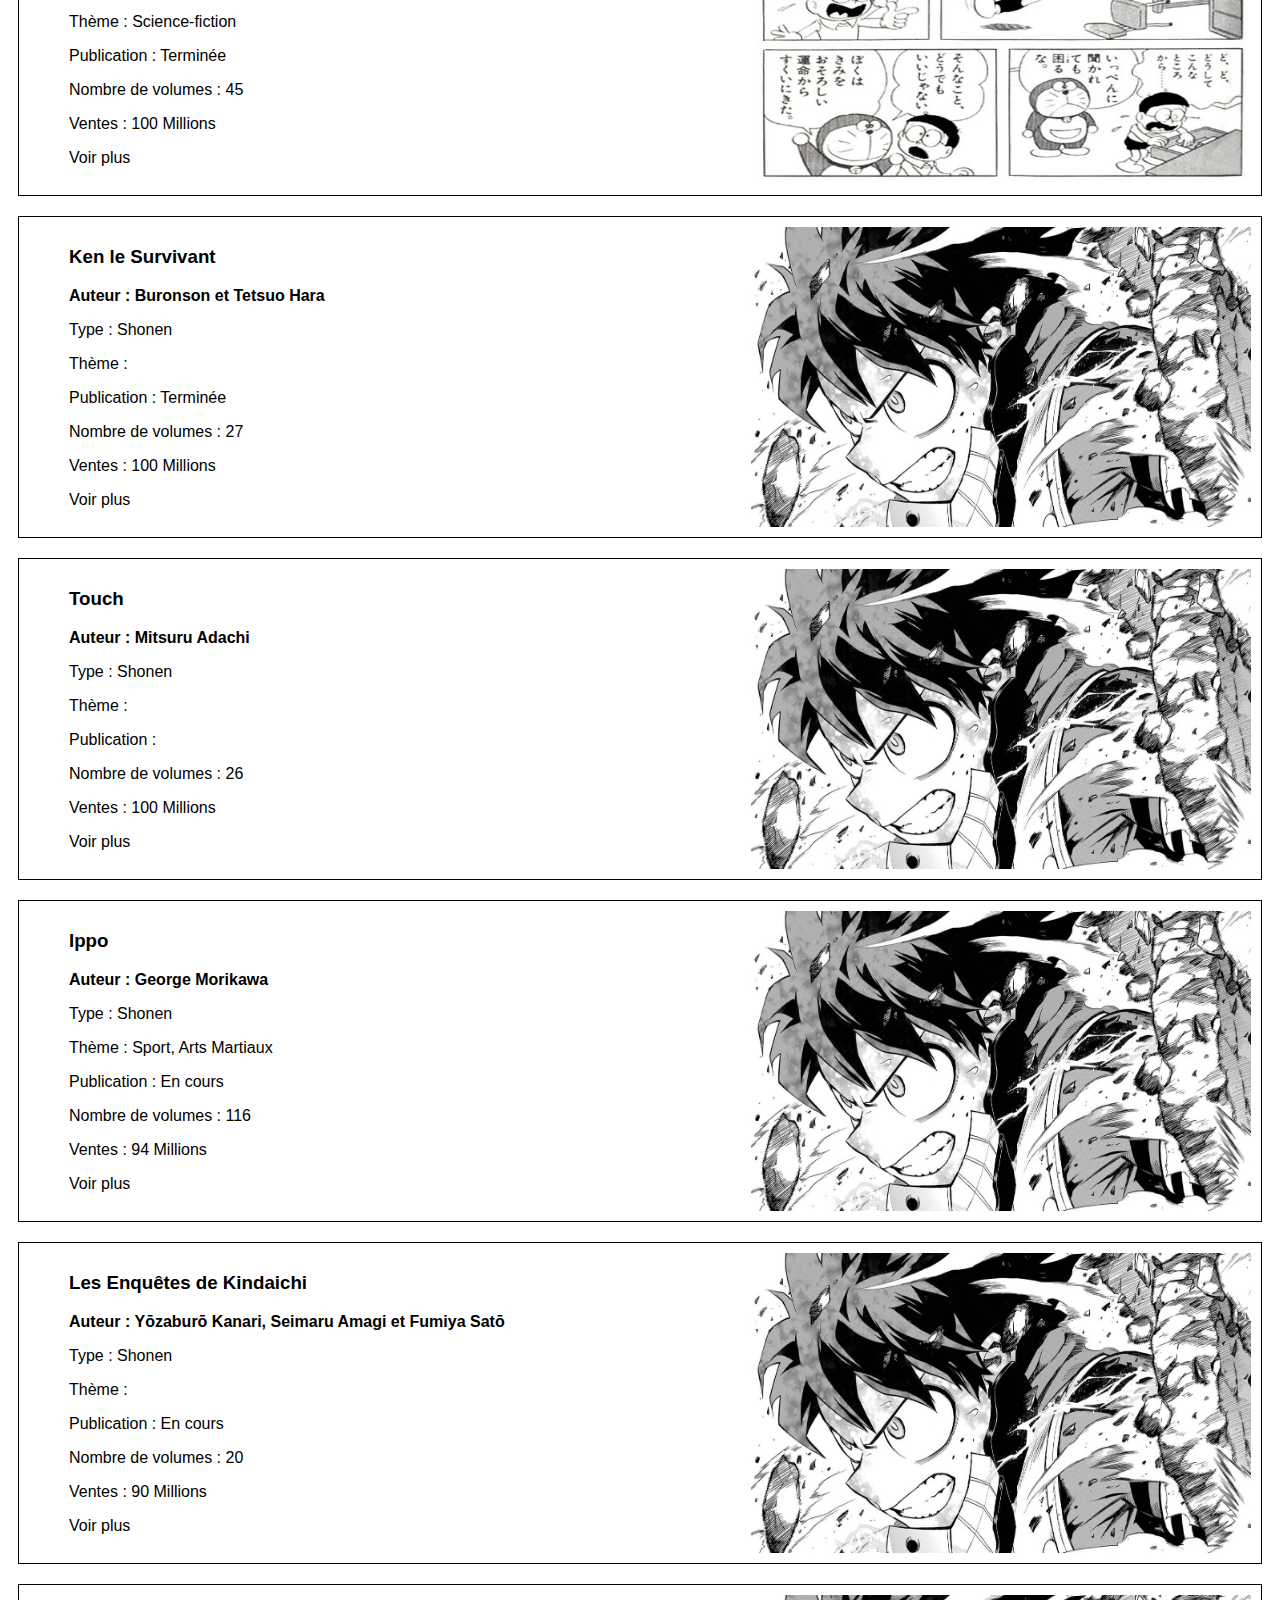
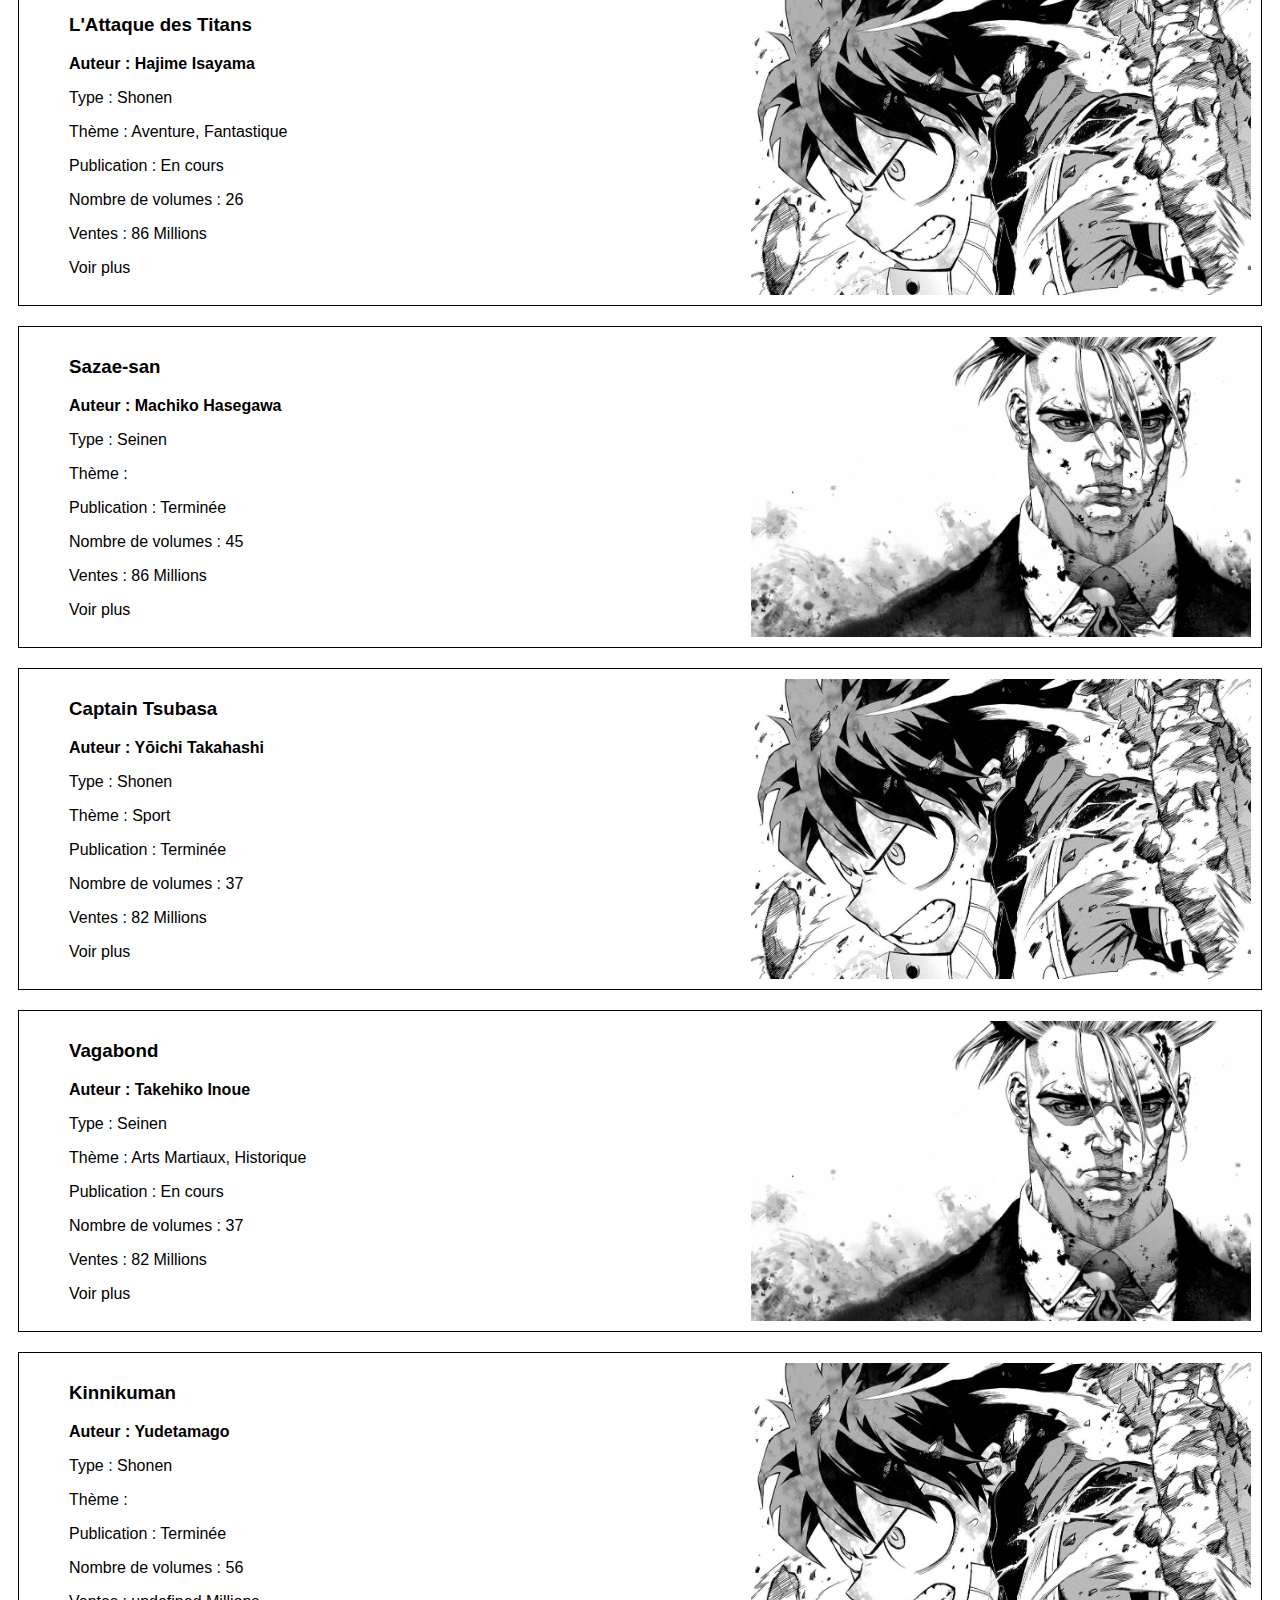
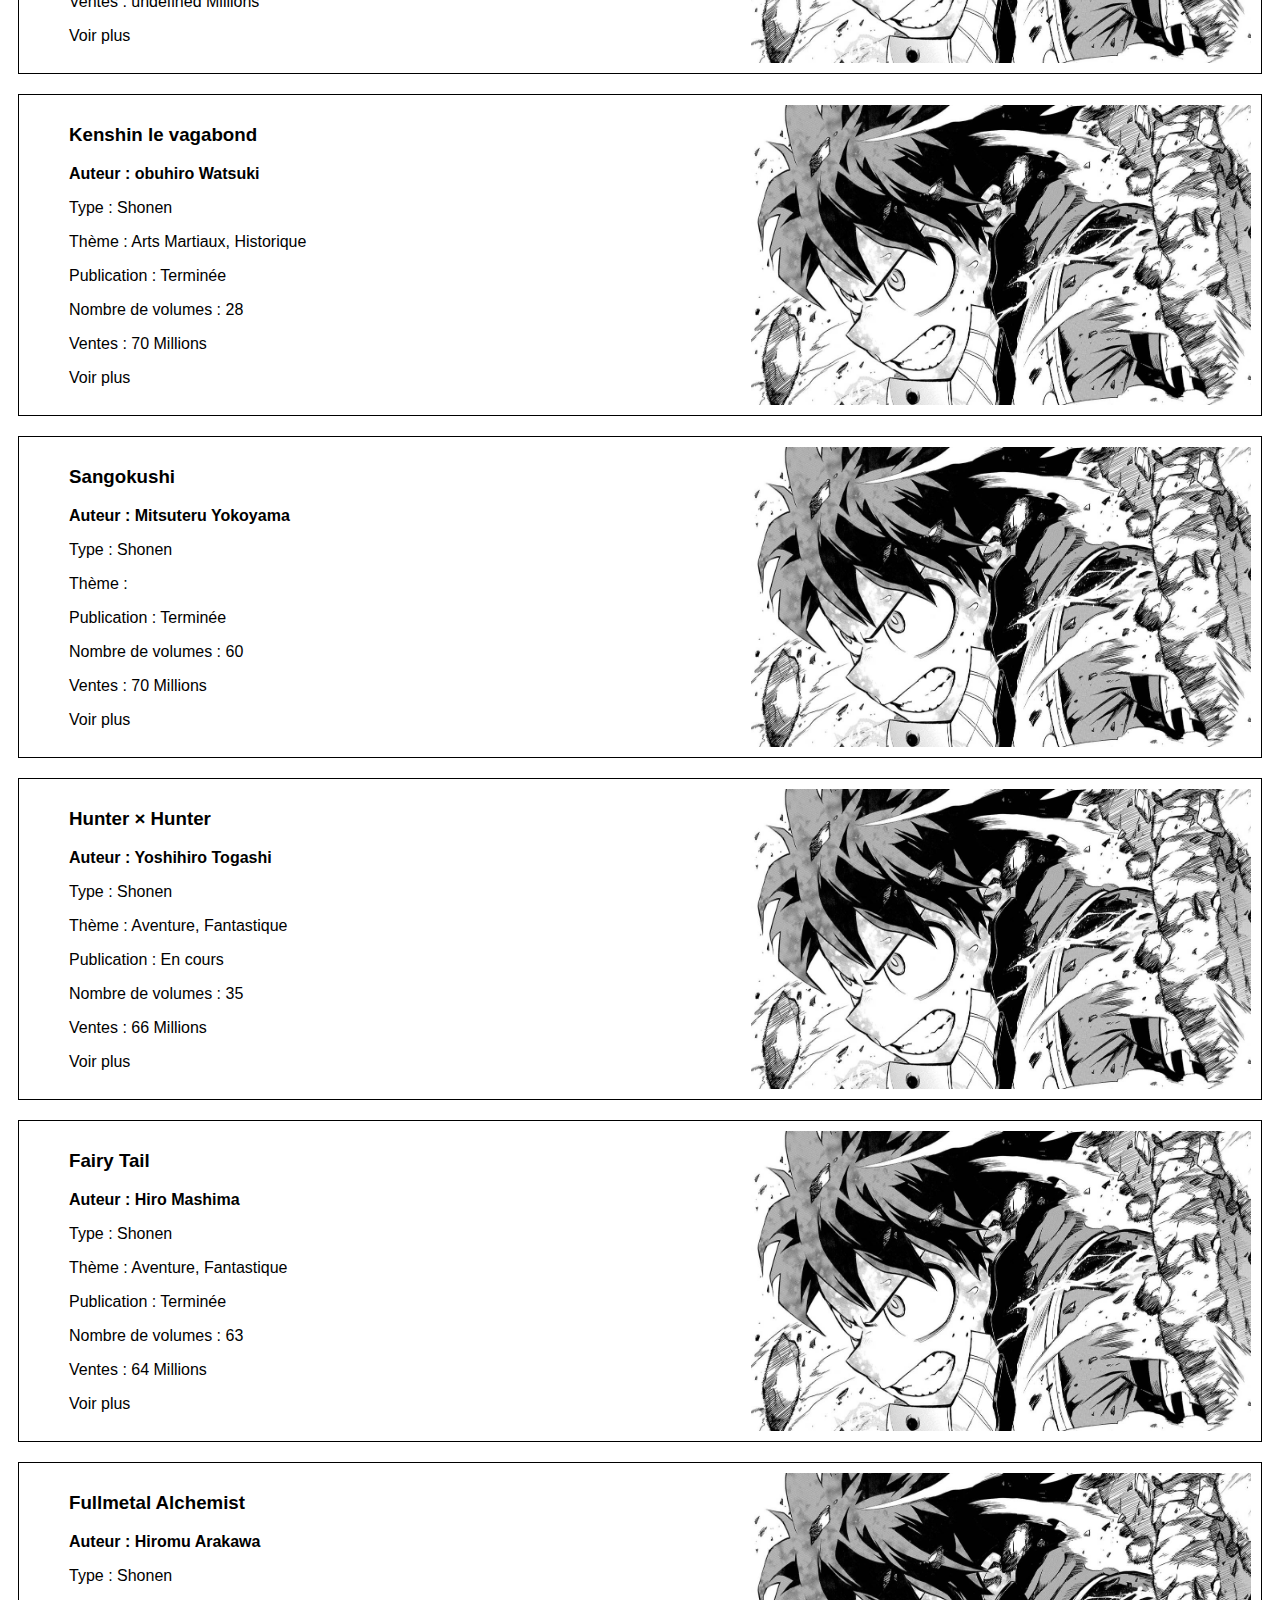
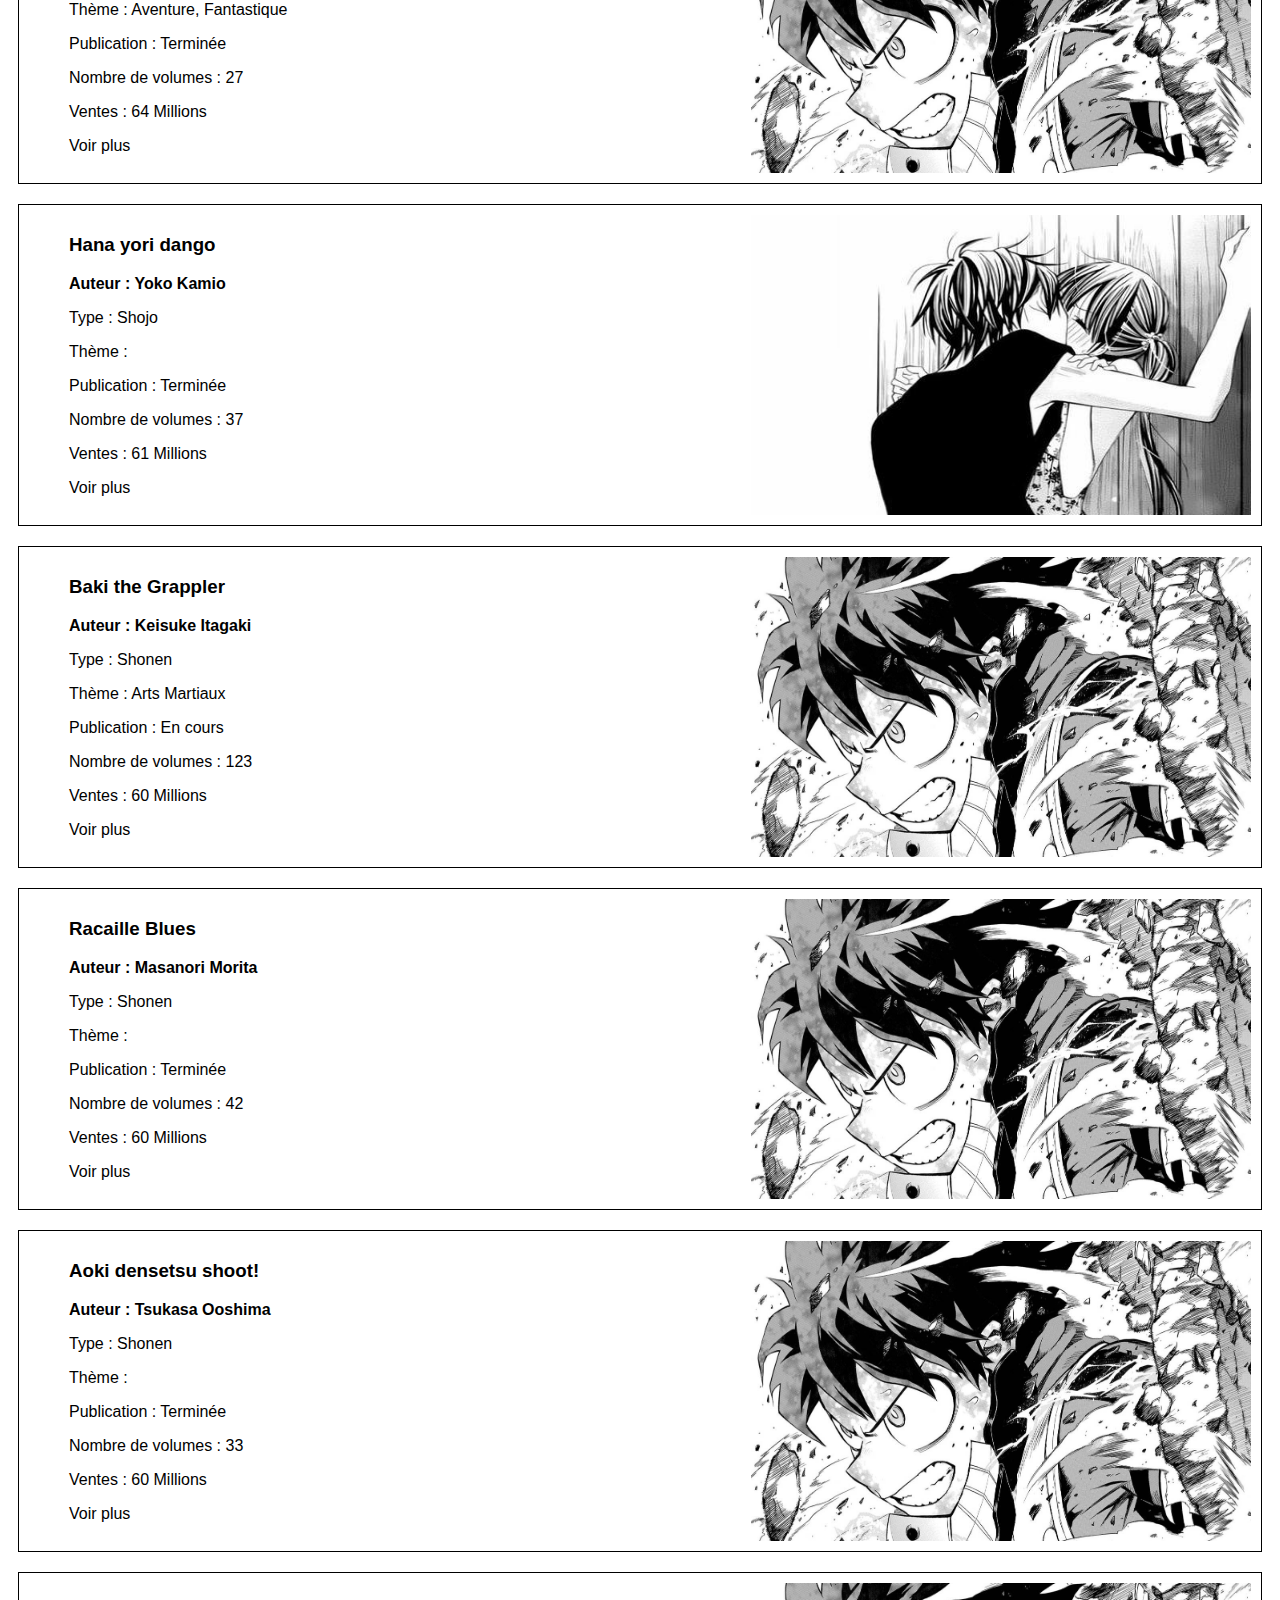
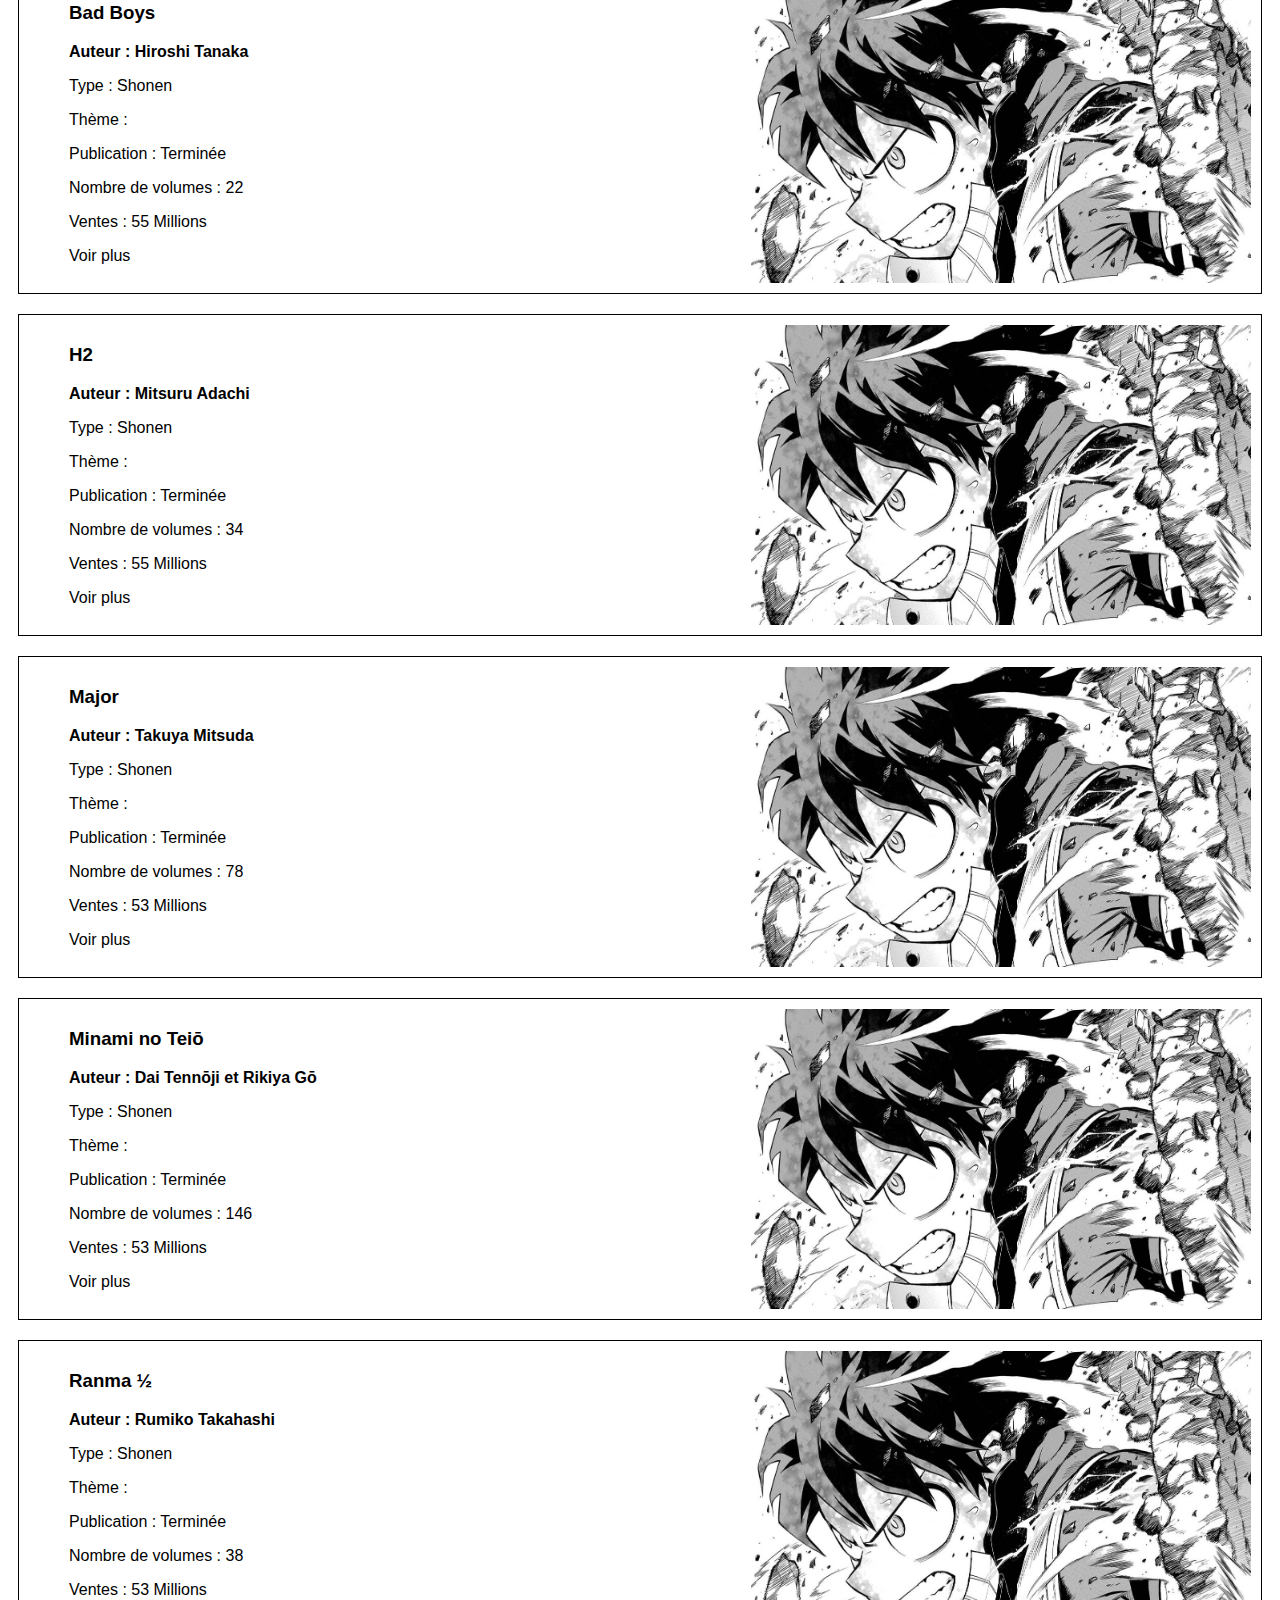
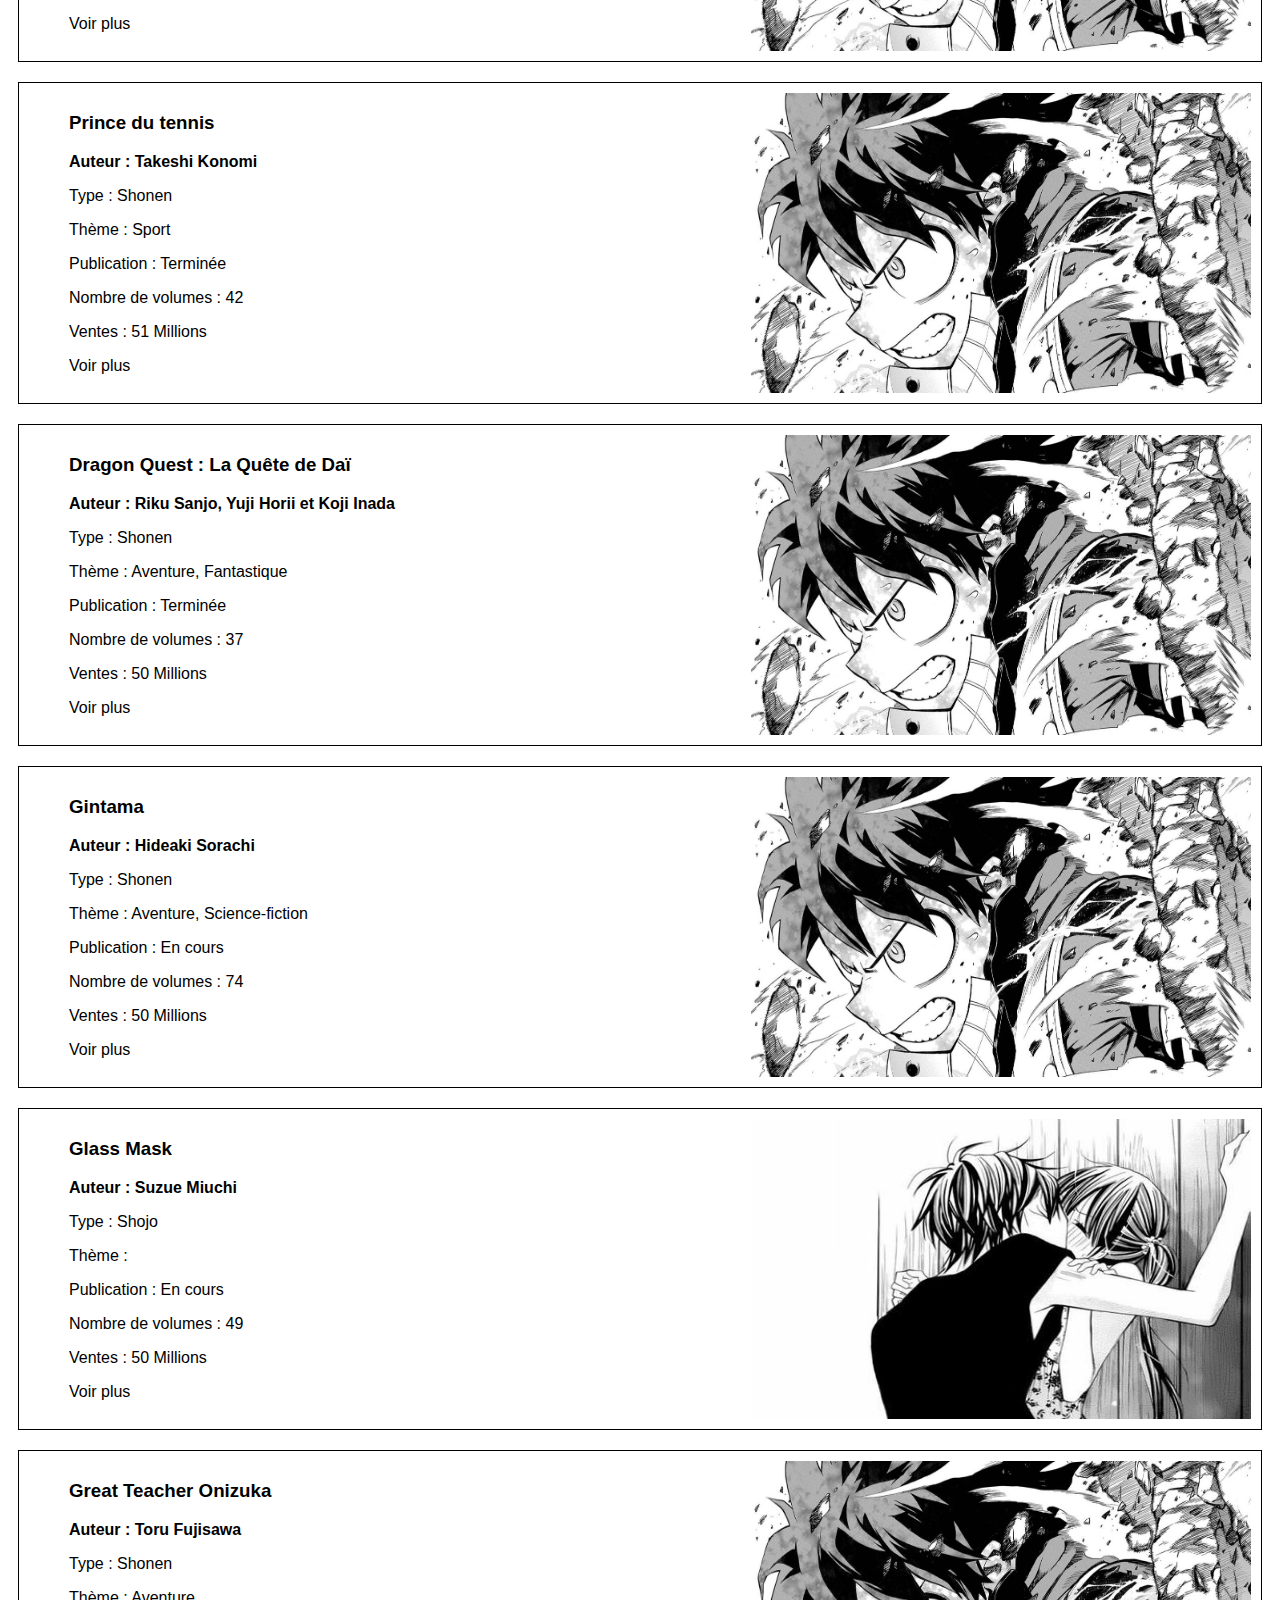
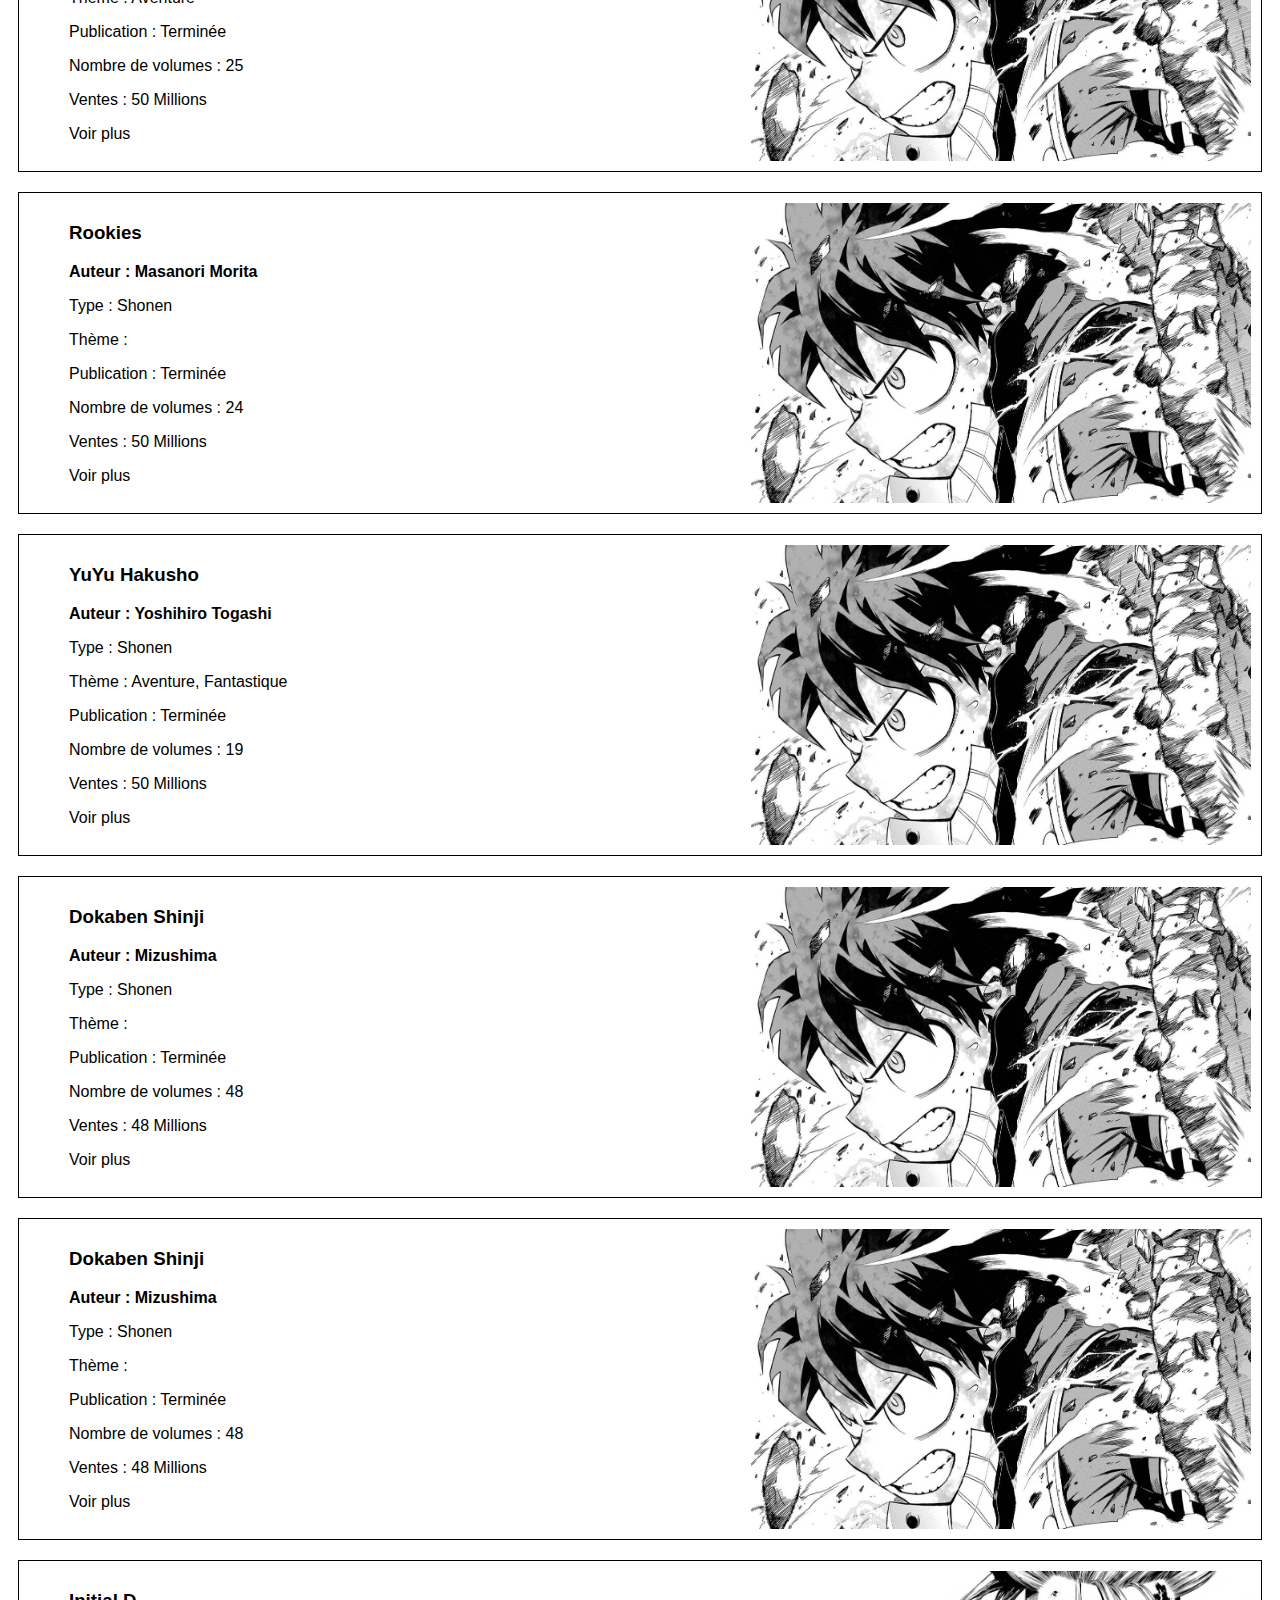
==== commit f908d7f1: "Update index.html" ====
--- a/index.html
+++ b/index.html
@@ -18,7 +18,6 @@
             <ul class="nav">
                 <li><a href="Mangatek.html" class="onglet">Mangathèque</a></li>
                 <li><a href="liens.html" class="onglet">Où lire ?</a></li>
-                <li><a href="Mangaka.html" class="onglet">Mangaka</a></li>
             </ul>
         </nav>
 
